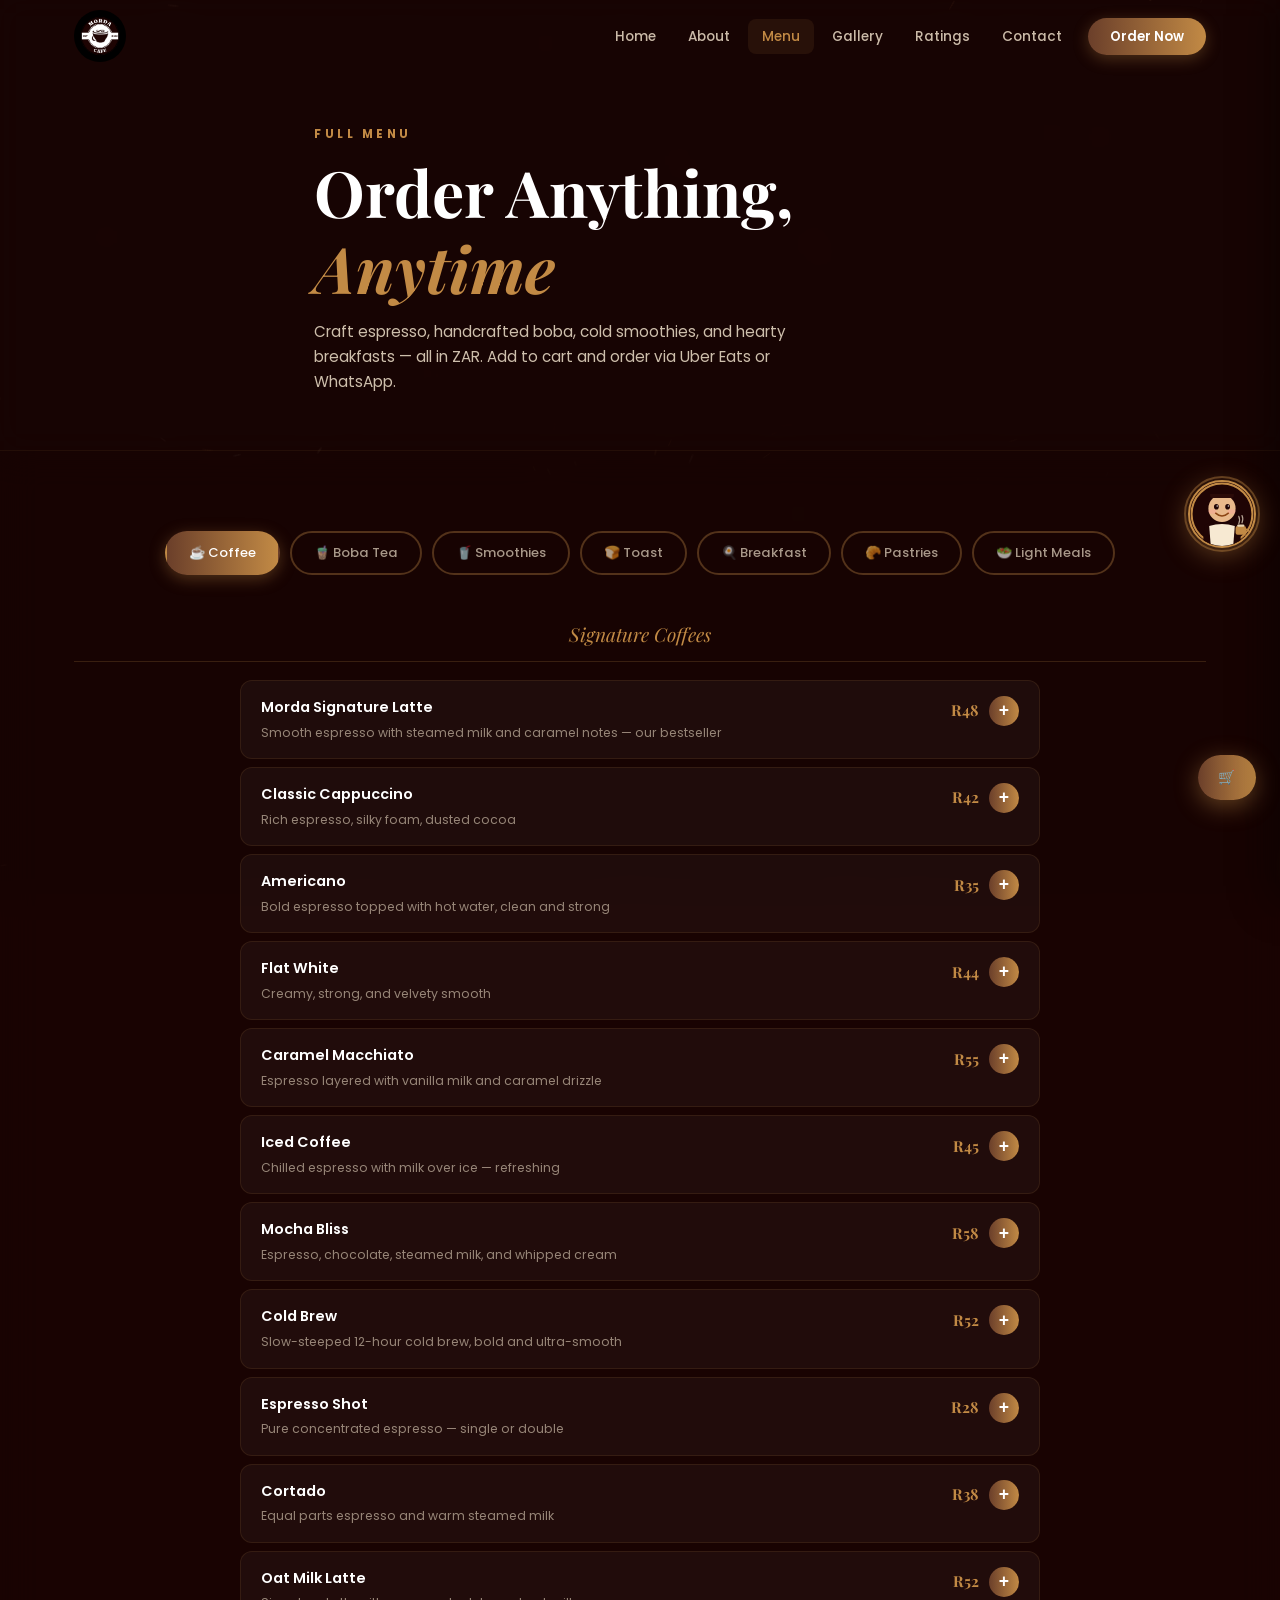
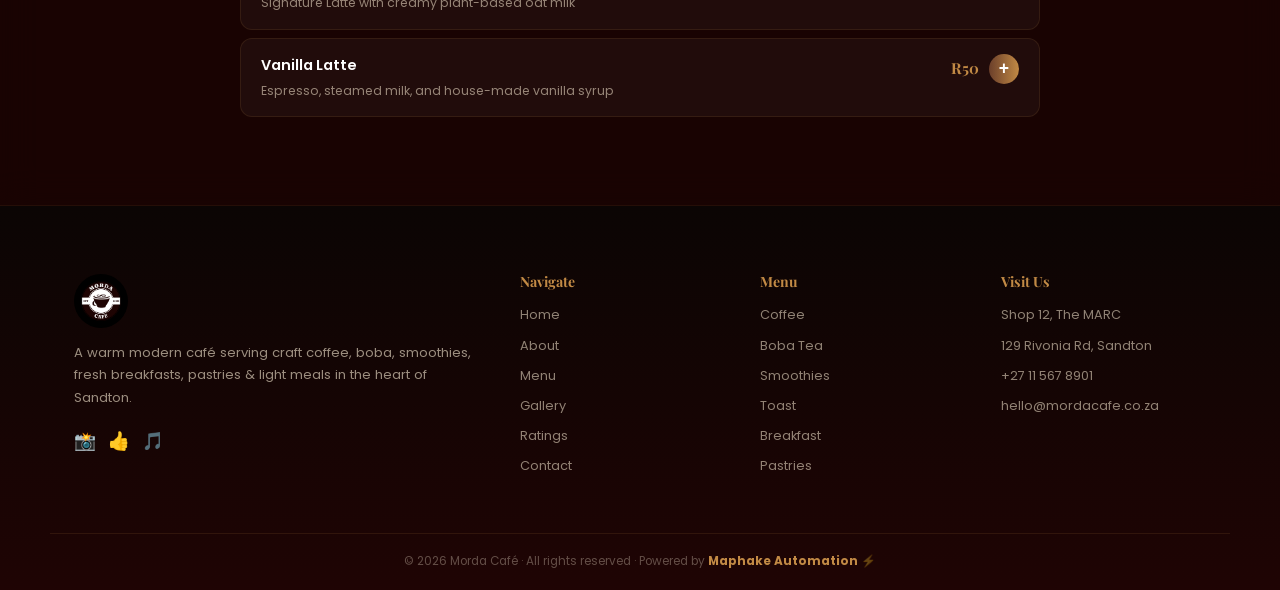
==== menu.html @ 69c4d61c "Add files via upload" ====
<!DOCTYPE html><html lang="en"><head>
  <meta charset="UTF-8"/>
  <meta name="viewport" content="width=device-width,initial-scale=1.0"/>
  <link rel="preconnect" href="https://fonts.googleapis.com"/>
  <link rel="preconnect" href="https://fonts.gstatic.com" crossorigin/>
  <link href="https://fonts.googleapis.com/css2?family=Playfair+Display:ital,wght@0,400;0,600;0,700;0,900;1,400;1,600&family=Poppins:wght@300;400;500;600&display=swap" rel="stylesheet"/>
  <link rel="stylesheet" href="style.css"/><title>Menu – Morda Café</title>
</head><body>
<div class="page-wrap">
<div class="page-curtain" id="pageCurtain"></div>
<nav class="navbar" id="navbar">
  <div class="nav-container">
    <a href="index.html" class="nav-logo-link" data-nav><img class="site-logo nav-logo-img" src="" alt="Morda Café"/></a>
    <button class="nav-toggle" id="navToggle" aria-label="Menu"><span></span><span></span><span></span></button>
    <ul class="nav-links" id="navLinks"><li><a href="index.html" class="nav-link" data-nav>Home</a></li><li><a href="about.html" class="nav-link" data-nav>About</a></li><li><a href="menu.html" class="nav-link active" data-nav>Menu</a></li><li><a href="gallery.html" class="nav-link" data-nav>Gallery</a></li><li><a href="ratings.html" class="nav-link" data-nav>Ratings</a></li><li><a href="contact.html" class="nav-link" data-nav>Contact</a></li>
      <li><a href="menu.html" class="nav-cta" data-nav>Order Now</a></li>
    </ul>
  </div>
</nav>
<section class="page-hero glass-hero">
  <div class="container page-hero-inner">
    <span class="section-label">Full Menu</span>
    <h1>Order Anything, <em>Anytime</em></h1>
    <p>Craft espresso, handcrafted boba, cold smoothies, and hearty breakfasts — all in ZAR. Add to cart and order via Uber Eats or WhatsApp.</p>
  </div>
</section>
<section class="menu-main glass-section">
  <div class="container text-center">
    <div class="menu-tabs-wrap">
      <button class="tab-btn active" data-tab="coffee">☕ Coffee</button>
      <button class="tab-btn" data-tab="boba">🧋 Boba Tea</button>
      <button class="tab-btn" data-tab="smoothies">🥤 Smoothies</button>
      <button class="tab-btn" data-tab="toast">🍞 Toast</button>
      <button class="tab-btn" data-tab="breakfast">🍳 Breakfast</button>
      <button class="tab-btn" data-tab="pastries">🥐 Pastries</button>
      <button class="tab-btn" data-tab="lightmeals">🥗 Light Meals</button>
    </div>
    <div class="tab-panel active" id="tab-coffee"><p class="tab-cat-label">Signature Coffees</p><div class="menu-items">
      <div class="menu-item">
  <div class="mi-info"><span class="mi-name">Morda Signature Latte</span><span class="mi-desc">Smooth espresso with steamed milk and caramel notes — our bestseller</span></div>
  <div class="mi-right">
    <span class="mi-price">R48</span>
    <button class="add-btn" onclick="CART.add('Morda Signature Latte','R48','Smooth espresso with steamed milk and ca')" aria-label="Add Morda Signature Latte">+</button>
  </div>
</div>
      <div class="menu-item">
  <div class="mi-info"><span class="mi-name">Classic Cappuccino</span><span class="mi-desc">Rich espresso, silky foam, dusted cocoa</span></div>
  <div class="mi-right">
    <span class="mi-price">R42</span>
    <button class="add-btn" onclick="CART.add('Classic Cappuccino','R42','Rich espresso, silky foam, dusted cocoa')" aria-label="Add Classic Cappuccino">+</button>
  </div>
</div>
      <div class="menu-item">
  <div class="mi-info"><span class="mi-name">Americano</span><span class="mi-desc">Bold espresso topped with hot water, clean and strong</span></div>
  <div class="mi-right">
    <span class="mi-price">R35</span>
    <button class="add-btn" onclick="CART.add('Americano','R35','Bold espresso topped with hot water, cle')" aria-label="Add Americano">+</button>
  </div>
</div>
      <div class="menu-item">
  <div class="mi-info"><span class="mi-name">Flat White</span><span class="mi-desc">Creamy, strong, and velvety smooth</span></div>
  <div class="mi-right">
    <span class="mi-price">R44</span>
    <button class="add-btn" onclick="CART.add('Flat White','R44','Creamy, strong, and velvety smooth')" aria-label="Add Flat White">+</button>
  </div>
</div>
      <div class="menu-item">
  <div class="mi-info"><span class="mi-name">Caramel Macchiato</span><span class="mi-desc">Espresso layered with vanilla milk and caramel drizzle</span></div>
  <div class="mi-right">
    <span class="mi-price">R55</span>
    <button class="add-btn" onclick="CART.add('Caramel Macchiato','R55','Espresso layered with vanilla milk and c')" aria-label="Add Caramel Macchiato">+</button>
  </div>
</div>
      <div class="menu-item">
  <div class="mi-info"><span class="mi-name">Iced Coffee</span><span class="mi-desc">Chilled espresso with milk over ice — refreshing</span></div>
  <div class="mi-right">
    <span class="mi-price">R45</span>
    <button class="add-btn" onclick="CART.add('Iced Coffee','R45','Chilled espresso with milk over ice — re')" aria-label="Add Iced Coffee">+</button>
  </div>
</div>
      <div class="menu-item">
  <div class="mi-info"><span class="mi-name">Mocha Bliss</span><span class="mi-desc">Espresso, chocolate, steamed milk, and whipped cream</span></div>
  <div class="mi-right">
    <span class="mi-price">R58</span>
    <button class="add-btn" onclick="CART.add('Mocha Bliss','R58','Espresso, chocolate, steamed milk, and w')" aria-label="Add Mocha Bliss">+</button>
  </div>
</div>
      <div class="menu-item">
  <div class="mi-info"><span class="mi-name">Cold Brew</span><span class="mi-desc">Slow-steeped 12-hour cold brew, bold and ultra-smooth</span></div>
  <div class="mi-right">
    <span class="mi-price">R52</span>
    <button class="add-btn" onclick="CART.add('Cold Brew','R52','Slow-steeped 12-hour cold brew, bold and')" aria-label="Add Cold Brew">+</button>
  </div>
</div>
      <div class="menu-item">
  <div class="mi-info"><span class="mi-name">Espresso Shot</span><span class="mi-desc">Pure concentrated espresso — single or double</span></div>
  <div class="mi-right">
    <span class="mi-price">R28</span>
    <button class="add-btn" onclick="CART.add('Espresso Shot','R28','Pure concentrated espresso — single or d')" aria-label="Add Espresso Shot">+</button>
  </div>
</div>
      <div class="menu-item">
  <div class="mi-info"><span class="mi-name">Cortado</span><span class="mi-desc">Equal parts espresso and warm steamed milk</span></div>
  <div class="mi-right">
    <span class="mi-price">R38</span>
    <button class="add-btn" onclick="CART.add('Cortado','R38','Equal parts espresso and warm steamed mi')" aria-label="Add Cortado">+</button>
  </div>
</div>
      <div class="menu-item">
  <div class="mi-info"><span class="mi-name">Oat Milk Latte</span><span class="mi-desc">Signature Latte with creamy plant-based oat milk</span></div>
  <div class="mi-right">
    <span class="mi-price">R52</span>
    <button class="add-btn" onclick="CART.add('Oat Milk Latte','R52','Signature Latte with creamy plant-based ')" aria-label="Add Oat Milk Latte">+</button>
  </div>
</div>
      <div class="menu-item">
  <div class="mi-info"><span class="mi-name">Vanilla Latte</span><span class="mi-desc">Espresso, steamed milk, and house-made vanilla syrup</span></div>
  <div class="mi-right">
    <span class="mi-price">R50</span>
    <button class="add-btn" onclick="CART.add('Vanilla Latte','R50','Espresso, steamed milk, and house-made v')" aria-label="Add Vanilla Latte">+</button>
  </div>
</div>
    </div></div>
    <div class="tab-panel" id="tab-boba"><p class="tab-cat-label">Handcrafted Boba Tea</p><div class="menu-items">
      <div class="menu-item">
  <div class="mi-info"><span class="mi-name">Classic Milk Tea Boba</span><span class="mi-desc">Creamy black tea with real tapioca pearls</span></div>
  <div class="mi-right">
    <span class="mi-price">R55</span>
    <button class="add-btn" onclick="CART.add('Classic Milk Tea Boba','R55','Creamy black tea with real tapioca pearl')" aria-label="Add Classic Milk Tea Boba">+</button>
  </div>
</div>
      <div class="menu-item">
  <div class="mi-info"><span class="mi-name">Taro Boba</span><span class="mi-desc">Smooth purple taro with milk and tapioca pearls</span></div>
  <div class="mi-right">
    <span class="mi-price">R58</span>
    <button class="add-btn" onclick="CART.add('Taro Boba','R58','Smooth purple taro with milk and tapioca')" aria-label="Add Taro Boba">+</button>
  </div>
</div>
      <div class="menu-item">
  <div class="mi-info"><span class="mi-name">Brown Sugar Boba Latte</span><span class="mi-desc">Rich brown sugar syrup, silky milk and chewy pearls</span></div>
  <div class="mi-right">
    <span class="mi-price">R62</span>
    <button class="add-btn" onclick="CART.add('Brown Sugar Boba Latte','R62','Rich brown sugar syrup, silky milk and c')" aria-label="Add Brown Sugar Boba Latte">+</button>
  </div>
</div>
      <div class="menu-item">
  <div class="mi-info"><span class="mi-name">Matcha Boba</span><span class="mi-desc">Premium ceremonial matcha with milk and pearls</span></div>
  <div class="mi-right">
    <span class="mi-price">R60</span>
    <button class="add-btn" onclick="CART.add('Matcha Boba','R60','Premium ceremonial matcha with milk and ')" aria-label="Add Matcha Boba">+</button>
  </div>
</div>
      <div class="menu-item">
  <div class="mi-info"><span class="mi-name">Strawberry Boba</span><span class="mi-desc">Fresh strawberry blended with milk and pearls</span></div>
  <div class="mi-right">
    <span class="mi-price">R58</span>
    <button class="add-btn" onclick="CART.add('Strawberry Boba','R58','Fresh strawberry blended with milk and p')" aria-label="Add Strawberry Boba">+</button>
  </div>
</div>
      <div class="menu-item">
  <div class="mi-info"><span class="mi-name">Thai Tea Boba</span><span class="mi-desc">Classic Thai tea with condensed milk and pearls</span></div>
  <div class="mi-right">
    <span class="mi-price">R55</span>
    <button class="add-btn" onclick="CART.add('Thai Tea Boba','R55','Classic Thai tea with condensed milk and')" aria-label="Add Thai Tea Boba">+</button>
  </div>
</div>
      <div class="menu-item">
  <div class="mi-info"><span class="mi-name">Mango Boba</span><span class="mi-desc">Sweet mango puree with milk and pearls</span></div>
  <div class="mi-right">
    <span class="mi-price">R57</span>
    <button class="add-btn" onclick="CART.add('Mango Boba','R57','Sweet mango puree with milk and pearls')" aria-label="Add Mango Boba">+</button>
  </div>
</div>
      <div class="menu-item">
  <div class="mi-info"><span class="mi-name">Honeydew Boba</span><span class="mi-desc">Refreshing honeydew melon with milk and pearls</span></div>
  <div class="mi-right">
    <span class="mi-price">R56</span>
    <button class="add-btn" onclick="CART.add('Honeydew Boba','R56','Refreshing honeydew melon with milk and ')" aria-label="Add Honeydew Boba">+</button>
  </div>
</div>
      <div class="menu-item">
  <div class="mi-info"><span class="mi-name">Morda Signature Boba</span><span class="mi-desc">Coffee milk tea with espresso shot and pearls</span></div>
  <div class="mi-right">
    <span class="mi-price">R65</span>
    <button class="add-btn" onclick="CART.add('Morda Signature Boba','R65','Coffee milk tea with espresso shot and p')" aria-label="Add Morda Signature Boba">+</button>
  </div>
</div>
    </div></div>
    <div class="tab-panel" id="tab-smoothies"><p class="tab-cat-label">Cold Smoothies</p><div class="menu-items">
      <div class="menu-item">
  <div class="mi-info"><span class="mi-name">Berry Sunrise</span><span class="mi-desc">Mixed berries, banana, yoghurt, and honey</span></div>
  <div class="mi-right">
    <span class="mi-price">R62</span>
    <button class="add-btn" onclick="CART.add('Berry Sunrise','R62','Mixed berries, banana, yoghurt, and hone')" aria-label="Add Berry Sunrise">+</button>
  </div>
</div>
      <div class="menu-item">
  <div class="mi-info"><span class="mi-name">Tropical Glow</span><span class="mi-desc">Mango, pineapple, banana, and orange juice</span></div>
  <div class="mi-right">
    <span class="mi-price">R60</span>
    <button class="add-btn" onclick="CART.add('Tropical Glow','R60','Mango, pineapple, banana, and orange jui')" aria-label="Add Tropical Glow">+</button>
  </div>
</div>
      <div class="menu-item">
  <div class="mi-info"><span class="mi-name">Green Boost</span><span class="mi-desc">Spinach, apple, banana, cucumber, and lemon</span></div>
  <div class="mi-right">
    <span class="mi-price">R58</span>
    <button class="add-btn" onclick="CART.add('Green Boost','R58','Spinach, apple, banana, cucumber, and le')" aria-label="Add Green Boost">+</button>
  </div>
</div>
      <div class="menu-item">
  <div class="mi-info"><span class="mi-name">Peanut Butter Power</span><span class="mi-desc">Banana, peanut butter, milk, and oats</span></div>
  <div class="mi-right">
    <span class="mi-price">R65</span>
    <button class="add-btn" onclick="CART.add('Peanut Butter Power','R65','Banana, peanut butter, milk, and oats')" aria-label="Add Peanut Butter Power">+</button>
  </div>
</div>
      <div class="menu-item">
  <div class="mi-info"><span class="mi-name">Strawberry Cream</span><span class="mi-desc">Strawberry, yoghurt, honey, and vanilla</span></div>
  <div class="mi-right">
    <span class="mi-price">R60</span>
    <button class="add-btn" onclick="CART.add('Strawberry Cream','R60','Strawberry, yoghurt, honey, and vanilla')" aria-label="Add Strawberry Cream">+</button>
  </div>
</div>
      <div class="menu-item">
  <div class="mi-info"><span class="mi-name">Morda Energy Smoothie</span><span class="mi-desc">Banana, oats, espresso shot, and peanut butter</span></div>
  <div class="mi-right">
    <span class="mi-price">R68</span>
    <button class="add-btn" onclick="CART.add('Morda Energy Smoothie','R68','Banana, oats, espresso shot, and peanut ')" aria-label="Add Morda Energy Smoothie">+</button>
  </div>
</div>
      <div class="menu-item">
  <div class="mi-info"><span class="mi-name">Mango Madness</span><span class="mi-desc">Mango, passion fruit, and coconut water</span></div>
  <div class="mi-right">
    <span class="mi-price">R62</span>
    <button class="add-btn" onclick="CART.add('Mango Madness','R62','Mango, passion fruit, and coconut water')" aria-label="Add Mango Madness">+</button>
  </div>
</div>
      <div class="menu-item">
  <div class="mi-info"><span class="mi-name">Pineapple Bliss</span><span class="mi-desc">Pineapple, ginger, lemon, and fresh mint</span></div>
  <div class="mi-right">
    <span class="mi-price">R58</span>
    <button class="add-btn" onclick="CART.add('Pineapple Bliss','R58','Pineapple, ginger, lemon, and fresh mint')" aria-label="Add Pineapple Bliss">+</button>
  </div>
</div>
    </div></div>
    <div class="tab-panel" id="tab-toast"><p class="tab-cat-label">Toast &amp; Open Sandwiches</p><div class="menu-items">
      <div class="menu-item">
  <div class="mi-info"><span class="mi-name">Classic Avo Toast</span><span class="mi-desc">Toasted sourdough, smashed avo, chilli flakes and lemon</span></div>
  <div class="mi-right">
    <span class="mi-price">R78</span>
    <button class="add-btn" onclick="CART.add('Classic Avo Toast','R78','Toasted sourdough, smashed avo, chilli f')" aria-label="Add Classic Avo Toast">+</button>
  </div>
</div>
      <div class="menu-item">
  <div class="mi-info"><span class="mi-name">Smashed Avo & Egg Toast</span><span class="mi-desc">Sourdough, smashed avo, poached egg, feta and chilli</span></div>
  <div class="mi-right">
    <span class="mi-price">R85</span>
    <button class="add-btn" onclick="CART.add('Smashed Avo & Egg Toast','R85','Sourdough, smashed avo, poached egg, fet')" aria-label="Add Smashed Avo & Egg Toast">+</button>
  </div>
</div>
      <div class="menu-item">
  <div class="mi-info"><span class="mi-name">PB Banana Toast</span><span class="mi-desc">Thick-cut toast, peanut butter, banana, honey and chia</span></div>
  <div class="mi-right">
    <span class="mi-price">R55</span>
    <button class="add-btn" onclick="CART.add('PB Banana Toast','R55','Thick-cut toast, peanut butter, banana, ')" aria-label="Add PB Banana Toast">+</button>
  </div>
</div>
      <div class="menu-item">
  <div class="mi-info"><span class="mi-name">Feta & Tomato Toast</span><span class="mi-desc">Toasted ciabatta, tomato, crumbled feta and fresh basil</span></div>
  <div class="mi-right">
    <span class="mi-price">R70</span>
    <button class="add-btn" onclick="CART.add('Feta & Tomato Toast','R70','Toasted ciabatta, tomato, crumbled feta ')" aria-label="Add Feta & Tomato Toast">+</button>
  </div>
</div>
      <div class="menu-item">
  <div class="mi-info"><span class="mi-name">Honey Ricotta Toast</span><span class="mi-desc">Toasted bread, whipped ricotta, honey and walnuts</span></div>
  <div class="mi-right">
    <span class="mi-price">R68</span>
    <button class="add-btn" onclick="CART.add('Honey Ricotta Toast','R68','Toasted bread, whipped ricotta, honey an')" aria-label="Add Honey Ricotta Toast">+</button>
  </div>
</div>
      <div class="menu-item">
  <div class="mi-info"><span class="mi-name">Salmon Toast</span><span class="mi-desc">Toasted rye, cream cheese, smoked salmon and capers</span></div>
  <div class="mi-right">
    <span class="mi-price">R95</span>
    <button class="add-btn" onclick="CART.add('Salmon Toast','R95','Toasted rye, cream cheese, smoked salmon')" aria-label="Add Salmon Toast">+</button>
  </div>
</div>
    </div></div>
    <div class="tab-panel" id="tab-breakfast"><p class="tab-cat-label">Breakfast Plates</p><div class="menu-items">
      <div class="menu-item">
  <div class="mi-info"><span class="mi-name">Morda Breakfast Plate</span><span class="mi-desc">Eggs, toast, beef sausage, grilled tomato and mushrooms</span></div>
  <div class="mi-right">
    <span class="mi-price">R95</span>
    <button class="add-btn" onclick="CART.add('Morda Breakfast Plate','R95','Eggs, toast, beef sausage, grilled tomat')" aria-label="Add Morda Breakfast Plate">+</button>
  </div>
</div>
      <div class="menu-item">
  <div class="mi-info"><span class="mi-name">Breakfast Croissant</span><span class="mi-desc">Buttery croissant with egg, cheese and bacon</span></div>
  <div class="mi-right">
    <span class="mi-price">R82</span>
    <button class="add-btn" onclick="CART.add('Breakfast Croissant','R82','Buttery croissant with egg, cheese and b')" aria-label="Add Breakfast Croissant">+</button>
  </div>
</div>
      <div class="menu-item">
  <div class="mi-info"><span class="mi-name">French Toast Stack</span><span class="mi-desc">Cinnamon toast with berries, maple syrup and cream</span></div>
  <div class="mi-right">
    <span class="mi-price">R88</span>
    <button class="add-btn" onclick="CART.add('French Toast Stack','R88','Cinnamon toast with berries, maple syrup')" aria-label="Add French Toast Stack">+</button>
  </div>
</div>
      <div class="menu-item">
  <div class="mi-info"><span class="mi-name">Omelette Deluxe</span><span class="mi-desc">Three-egg omelette with cheese, mixed peppers and mushrooms</span></div>
  <div class="mi-right">
    <span class="mi-price">R85</span>
    <button class="add-btn" onclick="CART.add('Omelette Deluxe','R85','Three-egg omelette with cheese, mixed pe')" aria-label="Add Omelette Deluxe">+</button>
  </div>
</div>
      <div class="menu-item">
  <div class="mi-info"><span class="mi-name">Granola Bowl</span><span class="mi-desc">Greek yoghurt, honey, mixed fruit and toasted granola</span></div>
  <div class="mi-right">
    <span class="mi-price">R70</span>
    <button class="add-btn" onclick="CART.add('Granola Bowl','R70','Greek yoghurt, honey, mixed fruit and to')" aria-label="Add Granola Bowl">+</button>
  </div>
</div>
      <div class="menu-item">
  <div class="mi-info"><span class="mi-name">Eggs Benedict</span><span class="mi-desc">Poached eggs and hollandaise on a toasted English muffin</span></div>
  <div class="mi-right">
    <span class="mi-price">R92</span>
    <button class="add-btn" onclick="CART.add('Eggs Benedict','R92','Poached eggs and hollandaise on a toaste')" aria-label="Add Eggs Benedict">+</button>
  </div>
</div>
      <div class="menu-item">
  <div class="mi-info"><span class="mi-name">Pancake Stack</span><span class="mi-desc">Fluffy buttermilk pancakes with maple syrup and berries</span></div>
  <div class="mi-right">
    <span class="mi-price">R80</span>
    <button class="add-btn" onclick="CART.add('Pancake Stack','R80','Fluffy buttermilk pancakes with maple sy')" aria-label="Add Pancake Stack">+</button>
  </div>
</div>
    </div></div>
    <div class="tab-panel" id="tab-pastries"><p class="tab-cat-label">Fresh Pastries &amp; Cakes</p><div class="menu-items">
      <div class="menu-item">
  <div class="mi-info"><span class="mi-name">Butter Croissant</span><span class="mi-desc">Freshly baked, golden and delightfully flaky</span></div>
  <div class="mi-right">
    <span class="mi-price">R32</span>
    <button class="add-btn" onclick="CART.add('Butter Croissant','R32','Freshly baked, golden and delightfully f')" aria-label="Add Butter Croissant">+</button>
  </div>
</div>
      <div class="menu-item">
  <div class="mi-info"><span class="mi-name">Chocolate Croissant</span><span class="mi-desc">Buttery pastry filled with rich dark Belgian chocolate</span></div>
  <div class="mi-right">
    <span class="mi-price">R38</span>
    <button class="add-btn" onclick="CART.add('Chocolate Croissant','R38','Buttery pastry filled with rich dark Bel')" aria-label="Add Chocolate Croissant">+</button>
  </div>
</div>
      <div class="menu-item">
  <div class="mi-info"><span class="mi-name">Cinnamon Roll</span><span class="mi-desc">Soft warm roll with sweet cinnamon sugar glaze</span></div>
  <div class="mi-right">
    <span class="mi-price">R42</span>
    <button class="add-btn" onclick="CART.add('Cinnamon Roll','R42','Soft warm roll with sweet cinnamon sugar')" aria-label="Add Cinnamon Roll">+</button>
  </div>
</div>
      <div class="menu-item">
  <div class="mi-info"><span class="mi-name">Blueberry Muffin</span><span class="mi-desc">Fresh blueberries baked into a soft vanilla crumb</span></div>
  <div class="mi-right">
    <span class="mi-price">R35</span>
    <button class="add-btn" onclick="CART.add('Blueberry Muffin','R35','Fresh blueberries baked into a soft vani')" aria-label="Add Blueberry Muffin">+</button>
  </div>
</div>
      <div class="menu-item">
  <div class="mi-info"><span class="mi-name">Almond Danish</span><span class="mi-desc">Buttery layered pastry with almond cream filling</span></div>
  <div class="mi-right">
    <span class="mi-price">R45</span>
    <button class="add-btn" onclick="CART.add('Almond Danish','R45','Buttery layered pastry with almond cream')" aria-label="Add Almond Danish">+</button>
  </div>
</div>
      <div class="menu-item">
  <div class="mi-info"><span class="mi-name">Morda Brownie</span><span class="mi-desc">Dark chocolate brownie with espresso notes and sea salt</span></div>
  <div class="mi-right">
    <span class="mi-price">R40</span>
    <button class="add-btn" onclick="CART.add('Morda Brownie','R40','Dark chocolate brownie with espresso not')" aria-label="Add Morda Brownie">+</button>
  </div>
</div>
      <div class="menu-item">
  <div class="mi-info"><span class="mi-name">Lemon Drizzle Cake</span><span class="mi-desc">Zesty lemon sponge with a sweet lemon glaze</span></div>
  <div class="mi-right">
    <span class="mi-price">R42</span>
    <button class="add-btn" onclick="CART.add('Lemon Drizzle Cake','R42','Zesty lemon sponge with a sweet lemon gl')" aria-label="Add Lemon Drizzle Cake">+</button>
  </div>
</div>
    </div></div>
    <div class="tab-panel" id="tab-lightmeals"><p class="tab-cat-label">Light Meals</p><div class="menu-items">
      <div class="menu-item">
  <div class="mi-info"><span class="mi-name">Chicken Mayo Toastie</span><span class="mi-desc">Toasted sandwich with creamy chicken mayo filling</span></div>
  <div class="mi-right">
    <span class="mi-price">R72</span>
    <button class="add-btn" onclick="CART.add('Chicken Mayo Toastie','R72','Toasted sandwich with creamy chicken may')" aria-label="Add Chicken Mayo Toastie">+</button>
  </div>
</div>
      <div class="menu-item">
  <div class="mi-info"><span class="mi-name">Caprese Panini</span><span class="mi-desc">Tomato, mozzarella and basil pesto on toasted ciabatta</span></div>
  <div class="mi-right">
    <span class="mi-price">R75</span>
    <button class="add-btn" onclick="CART.add('Caprese Panini','R75','Tomato, mozzarella and basil pesto on to')" aria-label="Add Caprese Panini">+</button>
  </div>
</div>
      <div class="menu-item">
  <div class="mi-info"><span class="mi-name">Beef Bagel</span><span class="mi-desc">Toasted bagel with seasoned beef strips, cheese and sauce</span></div>
  <div class="mi-right">
    <span class="mi-price">R90</span>
    <button class="add-btn" onclick="CART.add('Beef Bagel','R90','Toasted bagel with seasoned beef strips,')" aria-label="Add Beef Bagel">+</button>
  </div>
</div>
      <div class="menu-item">
  <div class="mi-info"><span class="mi-name">Chicken Wrap</span><span class="mi-desc">Grilled chicken, lettuce, tomato and creamy sauce</span></div>
  <div class="mi-right">
    <span class="mi-price">R88</span>
    <button class="add-btn" onclick="CART.add('Chicken Wrap','R88','Grilled chicken, lettuce, tomato and cre')" aria-label="Add Chicken Wrap">+</button>
  </div>
</div>
      <div class="menu-item">
  <div class="mi-info"><span class="mi-name">Café Salad Bowl</span><span class="mi-desc">Greens, avo, feta, cherry tomatoes and house dressing</span></div>
  <div class="mi-right">
    <span class="mi-price">R82</span>
    <button class="add-btn" onclick="CART.add('Café Salad Bowl','R82','Greens, avo, feta, cherry tomatoes and h')" aria-label="Add Café Salad Bowl">+</button>
  </div>
</div>
    </div></div>
  </div>
</section>
<footer class="footer">
  <div class="container footer-inner">
    <div class="footer-brand">
      <img class="site-logo footer-logo" src="" alt="Morda Café"/>
      <p>A warm modern café serving craft coffee, boba, smoothies, fresh breakfasts, pastries &amp; light meals in the heart of Sandton.</p>
      <div class="social-links"><a href="https://instagram.com/mordacafe" target="_blank" aria-label="Instagram">📸</a><a href="https://facebook.com/mordacafe" target="_blank" aria-label="Facebook">👍</a><a href="https://tiktok.com/@mordacafe" target="_blank" aria-label="TikTok">🎵</a></div>
    </div>
    <div class="footer-links"><h4>Navigate</h4><ul>
      <li><a href="index.html" data-nav>Home</a></li><li><a href="about.html" data-nav>About</a></li>
      <li><a href="menu.html" data-nav>Menu</a></li><li><a href="gallery.html" data-nav>Gallery</a></li>
      <li><a href="ratings.html" data-nav>Ratings</a></li><li><a href="contact.html" data-nav>Contact</a></li></ul></div>
    <div class="footer-links"><h4>Menu</h4><ul>
      <li><a href="menu.html" data-nav>Coffee</a></li><li><a href="menu.html" data-nav>Boba Tea</a></li>
      <li><a href="menu.html" data-nav>Smoothies</a></li><li><a href="menu.html" data-nav>Toast</a></li>
      <li><a href="menu.html" data-nav>Breakfast</a></li><li><a href="menu.html" data-nav>Pastries</a></li></ul></div>
    <div class="footer-links"><h4>Visit Us</h4><ul>
      <li>Shop 12, The MARC</li><li>129 Rivonia Rd, Sandton</li>
      <li><a href="tel:+27115678901" style="color:inherit">+27 11 567 8901</a></li>
      <li><a href="mailto:hello@mordacafe.co.za" style="color:inherit">hello@mordacafe.co.za</a></li></ul></div>
  </div>
  <div class="footer-bottom"><p>© 2026 Morda Café · All rights reserved · Powered by <strong style="color:var(--gold)">Maphake Automation</strong> ⚡</p></div>
</footer>
</div>

<button class="cart-fab" id="cartBtn" aria-label="View Cart">
  🛒 <span class="cart-badge" id="cartBadge" style="display:none">0</span>
</button>
<div class="cart-overlay" id="cartOverlay"></div>
<div class="cart-panel" id="cartPanel">
  <div class="cart-header">
    <h3>Your Order</h3>
    <button id="cartClose" class="cart-close-btn">✕</button>
  </div>
  <div class="cart-body" id="cartBody">
    <div class="cart-empty"><span>🛒</span><p>Your cart is empty</p><small>Browse the menu and add your favourites</small></div>
  </div>
  <div class="cart-footer">
    <div class="cart-total-row"><span>Total</span><strong id="cartTotal">R0.00</strong></div>
    <button class="btn btn-gold" id="placeOrderBtn" style="width:100%;margin-top:12px">Place Order →</button>
  </div>
</div>
<div class="order-modal" id="orderModal">
  <div class="order-modal-inner">
    <button class="modal-close" id="modalClose">✕</button>
    <h2>🛵 How Would You Like to Order?</h2>
    <p>Choose your preferred ordering method below.</p>
    <div id="orderSummary" class="order-summary"></div>
    <div class="order-total-row"><span>Order Total</span><strong id="orderTotal">R0.00</strong></div>
    <div class="order-options">
      <button class="order-opt uber" id="uberEatsBtn">
        <span class="opt-icon">🛵</span>
        <div><strong>Uber Eats</strong><small>Order for delivery</small></div>
      </button>
      <button class="order-opt whatsapp" id="whatsappBtn">
        <span class="opt-icon">💬</span>
        <div><strong>WhatsApp</strong><small>Message your order</small></div>
      </button>
    </div>
    <p style="font-size:.72rem;color:var(--mocha);margin-top:12px;text-align:center">Or call us: +27 11 567 8901</p>
  </div>
</div>
<div class="chat-widget" id="chatWidget">
  <div class="chat-avatar-bubble" id="chatToggle" aria-label="Chat with Morda AI">
    <div class="barista-avatar"><svg viewBox="0 0 80 80" xmlns="http://www.w3.org/2000/svg"><circle cx="40" cy="40" r="38" fill="#1F0404" stroke="#C28A45" stroke-width="2.5"/><circle cx="40" cy="33" r="17" fill="#E8B98B"/><rect x="25" y="12" width="30" height="8" rx="4" fill="#2B0B08"/><rect x="23" y="8" width="34" height="7" rx="3.5" fill="#1F0404"/><ellipse cx="33" cy="31" rx="3" ry="3.5" fill="#1F0404" class="eye-left"/><ellipse cx="47" cy="31" rx="3" ry="3.5" fill="#1F0404" class="eye-right"/><circle cx="34" cy="30" r="1" fill="#fff" opacity="0.8"/><circle cx="48" cy="30" r="1" fill="#fff" opacity="0.8"/><path d="M32 39 Q40 46 48 39" stroke="#8B4513" stroke-width="2" fill="none" stroke-linecap="round"/><ellipse cx="28" cy="37" rx="5" ry="3" fill="#FF9B9B" opacity="0.35"/><ellipse cx="52" cy="37" rx="5" ry="3" fill="#FF9B9B" opacity="0.35"/><path d="M18 53 Q40 47 62 53 L64 80 H16 Z" fill="#1F0404"/><path d="M24 55 Q40 50 56 55 L54 80 H26 Z" fill="#F7E9D2"/><rect x="57" y="55" width="13" height="11" rx="2.5" fill="#C28A45"/><path d="M70 59 Q74 59 74 63 Q74 67 70 67" stroke="#C28A45" stroke-width="2" fill="none" stroke-linecap="round"/><rect x="59" y="53" width="9" height="3" rx="1.5" fill="#E8D3B0"/><path d="M61 52 Q63 47 61 43" stroke="rgba(247,233,210,0.7)" stroke-width="1.5" fill="none" stroke-linecap="round" class="steam-path"/><path d="M65 51 Q67 46 65 42" stroke="rgba(247,233,210,0.7)" stroke-width="1.5" fill="none" stroke-linecap="round" class="steam-path" style="animation-delay:.4s"/></svg></div>
    <div class="avatar-pulse"></div>
  </div>
  <div class="chat-panel" id="chatPanel">
    <div class="chat-header">
      <div class="chat-header-avatar"><svg viewBox="0 0 60 60" xmlns="http://www.w3.org/2000/svg" width="44" height="44"><circle cx="30" cy="30" r="28" fill="#1F0404" stroke="#C28A45" stroke-width="2"/><circle cx="30" cy="24" r="12" fill="#E8B98B"/><rect x="20" y="11" width="20" height="5" rx="2.5" fill="#2B0B08"/><rect x="18" y="7" width="24" height="6" rx="3" fill="#1F0404"/><ellipse cx="25" cy="22" rx="2.5" ry="3" fill="#1F0404"/><ellipse cx="35" cy="22" rx="2.5" ry="3" fill="#1F0404"/><path d="M24 29 Q30 34 36 29" stroke="#8B4513" stroke-width="1.5" fill="none" stroke-linecap="round"/><ellipse cx="21" cy="27" rx="3.5" ry="2" fill="#FF9B9B" opacity="0.35"/><ellipse cx="39" cy="27" rx="3.5" ry="2" fill="#FF9B9B" opacity="0.35"/><path d="M14 38 Q30 33 46 38 L48 60 H12 Z" fill="#1F0404"/><path d="M18 40 Q30 36 42 40 L40 60 H20 Z" fill="#F7E9D2"/></svg></div>
      <div class="chat-header-info"><h3>Morda AI Barista</h3><span class="chat-status"><span class="status-dot"></span> Online 24/7</span></div>
      <button class="chat-close" id="chatClose">✕</button>
    </div>
    <div class="chat-messages" id="chatMessages">
      <div class="chat-msg bot"><div class="msg-icon">☕</div><p>Welcome to Morda Café! 😊 I'm your AI Barista — ask me <strong>anything</strong> about our menu, prices, hours, boba, orders, events, or anything else about the café. I'm here 24/7!</p></div>
    </div>
    <div class="chat-input-area">
      <input type="text" id="chatInput" placeholder="Ask anything about Morda Café..." autocomplete="off"/>
      <button id="chatSend" aria-label="Send">➤</button>
    </div>
    <div class="chat-footer-brand"><span>Powered by</span><strong>Maphake Automation</strong><span>⚡</span></div>
  </div>
</div><canvas id="swirlCanvas"></canvas><script src="assets.js"></script><script src="app.js"></script>
</body></html>
---- style.css ----
/* ============================================================
   MORDA CAFÉ – style.css  |  Multi-page premium café site
   ============================================================ */
:root{
  --espresso:#1F0404;--deep:#2B0B08;--mocha:#6B3F2A;--gold:#C28A45;
  --latte:#F7E9D2;--beige:#E8D3B0;--white:#FFFFFF;--dark:#0B0504;
  --grad-hero:linear-gradient(135deg,#1F0404 0%,#2B0B08 50%,#6B3F2A 100%);
  --grad-btn:linear-gradient(90deg,#6B3F2A 0%,#C28A45 100%);
  --grad-warm:linear-gradient(135deg,#F7E9D2 0%,#E8D3B0 60%,#C28A45 100%);
  --grad-footer:linear-gradient(180deg,#0B0504 0%,#1F0404 100%);
  --radius:14px;--shadow:0 8px 32px rgba(31,4,4,.14);
  --shadow-lg:0 20px 60px rgba(31,4,4,.28);
  --ease:cubic-bezier(.4,0,.2,1);--dur:.35s;
}
*,*::before,*::after{box-sizing:border-box;margin:0;padding:0}
html{scroll-behavior:smooth}
body{font-family:'Poppins',sans-serif;background:#1F0404;color:var(--dark);line-height:1.65;overflow-x:hidden;min-height:100vh}
img{max-width:100%;display:block}
a{text-decoration:none;color:inherit}
ul{list-style:none}
h1,h2,h3,h4{font-family:'Playfair Display',serif;line-height:1.18}
.container{max-width:1180px;margin:0 auto;padding:0 24px}

/* SWIRL */
#swirlCanvas{position:fixed;top:0;left:0;width:100%;height:100%;z-index:0;pointer-events:none}

/* PAGE CURTAIN */
.page-curtain{
  position:fixed;inset:0;z-index:9999;background:var(--espresso);
  display:flex;align-items:center;justify-content:center;
  transition:opacity .52s var(--ease);opacity:1;pointer-events:all;
}
.page-curtain::after{
  content:'MORDA';font-family:'Playfair Display',serif;font-size:2rem;
  font-weight:900;letter-spacing:.4em;color:var(--gold);opacity:.35;
}
.page-curtain.out{opacity:0;pointer-events:none}
.page-curtain.in{opacity:1;pointer-events:all}
.page-wrap{position:relative;z-index:1}

/* BUTTONS */
.btn{display:inline-block;padding:13px 30px;border-radius:50px;font-family:'Poppins',sans-serif;font-weight:600;font-size:.88rem;letter-spacing:.4px;cursor:pointer;border:none;transition:all var(--dur) var(--ease)}
.btn-gold{background:var(--grad-btn);color:var(--white);box-shadow:0 4px 20px rgba(194,138,69,.38)}
.btn-gold:hover{box-shadow:0 8px 30px rgba(194,138,69,.6);transform:translateY(-2px)}
.btn-outline{background:transparent;color:var(--white);border:2px solid rgba(255,255,255,.55)}
.btn-outline:hover{background:rgba(255,255,255,.12);border-color:var(--white);transform:translateY(-2px)}
.btn-sm{display:inline-block;padding:8px 20px;border-radius:50px;background:var(--grad-btn);color:var(--white);font-size:.78rem;font-weight:600;font-family:'Poppins',sans-serif;transition:all var(--dur) var(--ease)}
.btn-sm:hover{box-shadow:0 4px 16px rgba(194,138,69,.5);transform:translateY(-2px)}
.text-center{text-align:center}
.section-label{display:inline-block;font-size:.72rem;font-weight:700;letter-spacing:3.5px;text-transform:uppercase;color:var(--gold);margin-bottom:10px}
.section-title{font-size:clamp(1.8rem,4vw,2.8rem);color:var(--espresso);margin-bottom:12px}
.section-title.light{color:var(--white)}
.section-sub{color:var(--mocha);font-size:.92rem;max-width:560px;margin-bottom:48px}
.reveal{opacity:0;transform:translateY(28px);transition:opacity .65s var(--ease),transform .65s var(--ease)}
.reveal.visible{opacity:1;transform:none}
.reveal-left{opacity:0;transform:translateX(-30px);transition:opacity .65s var(--ease),transform .65s var(--ease)}
.reveal-left.visible{opacity:1;transform:none}
.reveal-right{opacity:0;transform:translateX(30px);transition:opacity .65s var(--ease),transform .65s var(--ease)}
.reveal-right.visible{opacity:1;transform:none}

/* NAVBAR */
.navbar{position:fixed;top:0;left:0;right:0;z-index:1000;padding:10px 0;transition:all var(--dur) var(--ease)}
.navbar.scrolled{background:rgba(20,4,3,.96);backdrop-filter:blur(18px);box-shadow:0 2px 28px rgba(0,0,0,.4);padding:6px 0}
.nav-container{max-width:1180px;margin:0 auto;padding:0 24px;display:flex;align-items:center;justify-content:space-between}
.nav-logo-img{height:52px;width:52px;object-fit:contain;border-radius:50%;transition:transform var(--dur)}
.nav-logo-link:hover .nav-logo-img{transform:scale(1.08)}
.nav-links{display:flex;align-items:center;gap:4px}
.nav-link{color:rgba(247,233,210,.8);font-size:.85rem;font-weight:500;padding:8px 14px;border-radius:8px;transition:all var(--dur) var(--ease)}
.nav-link:hover,.nav-link.active{color:var(--gold);background:rgba(194,138,69,.1)}
.nav-cta{background:var(--grad-btn);color:var(--white);font-size:.82rem;font-weight:600;padding:9px 22px;border-radius:50px;margin-left:8px;box-shadow:0 4px 16px rgba(194,138,69,.32);transition:all var(--dur) var(--ease)}
.nav-cta:hover{box-shadow:0 6px 24px rgba(194,138,69,.55);transform:translateY(-1px)}
.nav-toggle{display:none;flex-direction:column;gap:5px;background:none;border:none;cursor:pointer;padding:4px}
.nav-toggle span{display:block;width:24px;height:2px;background:var(--white);border-radius:2px;transition:all var(--dur) var(--ease)}
.nav-toggle.active span:nth-child(1){transform:rotate(45deg) translate(5px,5px)}
.nav-toggle.active span:nth-child(2){opacity:0}
.nav-toggle.active span:nth-child(3){transform:rotate(-45deg) translate(5px,-5px)}

/* PAGE HERO */
.page-hero{min-height:44vh;display:flex;align-items:center;position:relative;overflow:hidden;padding:120px 24px 56px;background:var(--grad-hero)}
.page-hero::after{content:'';position:absolute;inset:0;background:linear-gradient(to bottom,rgba(31,4,4,.2) 0%,rgba(31,4,4,.6) 100%)}
.page-hero-inner{position:relative;z-index:1;max-width:700px}
.page-hero h1{font-size:clamp(2rem,6vw,4rem);color:var(--white);margin-bottom:14px}
.page-hero h1 em{color:var(--gold);font-style:italic}
.page-hero p{color:rgba(247,233,210,.82);font-size:.95rem;max-width:520px}
.page-hero-bg{position:absolute;inset:0;background-size:cover;background-position:center;opacity:.2;mix-blend-mode:overlay}

/* HOME HERO */
.hero{position:relative;min-height:100vh;display:flex;align-items:center;justify-content:center;overflow:hidden;padding:100px 24px 80px}
.hero-content{position:relative;z-index:2;text-align:center;max-width:820px;animation:heroIn .9s var(--ease) both}
@keyframes heroIn{from{opacity:0;transform:translateY(32px)}to{opacity:1;transform:none}}
.hero-logo{height:130px;width:130px;object-fit:contain;border-radius:50%;margin:0 auto 28px;filter:drop-shadow(0 8px 32px rgba(0,0,0,.6));animation:heroIn .9s .1s var(--ease) both}
.hero-headline{font-size:clamp(2.6rem,7.5vw,5.5rem);color:var(--white);font-weight:900;margin-bottom:18px;animation:heroIn .9s .2s var(--ease) both}
.hero-headline em{color:var(--gold);font-style:italic;display:block}
.hero-sub{color:rgba(247,233,210,.82);font-size:clamp(.9rem,2vw,1.05rem);max-width:620px;margin:0 auto 40px;animation:heroIn .9s .35s var(--ease) both}
.hero-btns{display:flex;gap:14px;justify-content:center;flex-wrap:wrap;animation:heroIn .9s .5s var(--ease) both}
.hero-cats{position:relative;z-index:2;display:flex;justify-content:center;gap:12px;flex-wrap:wrap;margin-top:52px;animation:heroIn .9s .65s var(--ease) both}
.hero-cat-chip{display:flex;align-items:center;gap:8px;background:rgba(255,255,255,.07);border:1px solid rgba(194,138,69,.3);color:rgba(247,233,210,.85);padding:10px 20px;border-radius:50px;font-size:.82rem;font-weight:500;backdrop-filter:blur(8px);transition:all var(--dur) var(--ease)}
.hero-cat-chip:hover{background:rgba(194,138,69,.18);border-color:var(--gold);color:var(--gold)}
.scroll-cue{position:absolute;bottom:28px;left:50%;transform:translateX(-50%);z-index:2;display:flex;flex-direction:column;align-items:center;gap:6px;color:rgba(255,255,255,.35);font-size:.68rem;letter-spacing:2px;text-transform:uppercase}
.scroll-line{width:1px;height:36px;background:linear-gradient(to bottom,rgba(255,255,255,.4),transparent);animation:scrollPulse 1.6s ease-in-out infinite}
@keyframes scrollPulse{0%,100%{opacity:.9}50%{opacity:.2}}

/* FEATURES */
.features{padding:80px 0;background:var(--latte)}
.feat-grid{display:grid;grid-template-columns:repeat(4,1fr);gap:22px}
.feat-card{background:var(--white);border-radius:var(--radius);padding:36px 22px;box-shadow:var(--shadow);text-align:center;transition:all var(--dur) var(--ease);cursor:default}
.feat-card:hover{transform:translateY(-8px);box-shadow:var(--shadow-lg);background:var(--espresso)}
.feat-icon{font-size:2.2rem;margin-bottom:14px;display:block;transition:transform var(--dur) var(--ease)}
.feat-card:hover .feat-icon{transform:scale(1.25) rotate(8deg)}
.feat-card h3{font-size:1rem;color:var(--espresso);margin-bottom:8px;transition:color var(--dur)}
.feat-card:hover h3{color:var(--gold)}
.feat-card p{font-size:.79rem;color:var(--mocha);transition:color var(--dur)}
.feat-card:hover p{color:rgba(247,233,210,.7)}

/* FAVOURITES */
.favourites{padding:90px 0;background:var(--beige);text-align:center}
.fav-grid{display:grid;grid-template-columns:repeat(4,1fr);gap:22px}
.fav-card{background:var(--white);border-radius:var(--radius);overflow:hidden;box-shadow:var(--shadow);text-align:left;transition:all var(--dur) var(--ease)}
.fav-card:hover{transform:translateY(-8px);box-shadow:var(--shadow-lg)}
.fav-img{height:190px;background-size:cover;background-position:center;transition:transform .5s var(--ease);overflow:hidden}
.fav-card:hover .fav-img{transform:scale(1.06)}
.fav-body{padding:18px}
.fav-body h3{font-size:.95rem;color:var(--espresso);margin-bottom:6px}
.fav-body p{font-size:.78rem;color:var(--mocha);margin-bottom:14px}
.fav-footer{display:flex;align-items:center;justify-content:space-between}
.fav-price{font-family:'Playfair Display',serif;font-size:1.15rem;font-weight:700;color:var(--gold)}

/* HOME CTA */
.home-cta{padding:100px 24px;background:var(--grad-hero);text-align:center;position:relative;overflow:hidden}
.home-cta::before{content:'';position:absolute;inset:0;background:radial-gradient(ellipse 70% 70% at 50% 50%,rgba(194,138,69,.1) 0%,transparent 70%)}
.home-cta h2{font-size:clamp(1.8rem,4vw,3rem);color:var(--white);margin-bottom:16px;position:relative}
.home-cta p{color:rgba(247,233,210,.78);max-width:560px;margin:0 auto 36px;position:relative}

/* ABOUT */
.about-main{padding:80px 0;background:var(--latte)}
.about-grid{display:grid;grid-template-columns:1fr 1.1fr;gap:60px;align-items:start}
.about-img-wrap{position:relative}
.about-img{width:100%;height:570px;object-fit:cover;object-position:top;border-radius:24px;box-shadow:var(--shadow-lg)}
.about-badge{position:absolute;bottom:-18px;right:-18px;background:var(--grad-btn);color:var(--white);font-family:'Playfair Display',serif;font-size:.88rem;font-weight:700;padding:14px 22px;border-radius:14px;box-shadow:0 8px 28px rgba(194,138,69,.4);letter-spacing:2px}
.about-text h2{font-size:clamp(2rem,4vw,3rem);color:var(--espresso);margin-bottom:4px}
.about-tagline{color:var(--gold);font-size:.75rem;font-weight:700;letter-spacing:3px;text-transform:uppercase;margin-bottom:22px}
.about-text p{color:var(--mocha);margin-bottom:15px;font-size:.92rem}
.about-quote{border-left:3px solid var(--gold);padding:16px 20px;margin:22px 0;background:rgba(194,138,69,.07);border-radius:0 12px 12px 0;font-family:'Playfair Display',serif;font-style:italic;font-size:1rem;color:var(--espresso)}
.about-hr{height:1px;background:linear-gradient(to right,var(--gold),transparent);margin:20px 0}
.about-values{display:grid;grid-template-columns:repeat(3,1fr);gap:14px;margin-top:30px}
.value-card{background:var(--white);border-radius:12px;padding:18px 14px;text-align:center;box-shadow:var(--shadow);transition:all var(--dur) var(--ease)}
.value-card:hover{transform:translateY(-4px);background:var(--espresso)}
.value-card:hover h4{color:var(--gold)}
.value-card:hover p{color:rgba(247,233,210,.7)}
.value-icon{font-size:1.5rem;margin-bottom:10px;display:block}
.value-card h4{font-size:.85rem;color:var(--espresso);margin-bottom:5px;transition:color var(--dur)}
.value-card p{font-size:.73rem;color:var(--mocha);transition:color var(--dur)}

/* MENU */
.menu-main{padding:80px 0;background:var(--grad-hero);min-height:60vh}
.menu-tabs-wrap{display:flex;justify-content:center;flex-wrap:wrap;gap:10px;margin-bottom:44px}
.tab-btn{padding:10px 22px;border-radius:50px;border:2px solid rgba(194,138,69,.35);background:transparent;color:rgba(247,233,210,.65);font-family:'Poppins',sans-serif;font-size:.82rem;font-weight:500;cursor:pointer;transition:all var(--dur) var(--ease)}
.tab-btn:hover{border-color:var(--gold);color:var(--gold)}
.tab-btn.active{background:var(--grad-btn);color:var(--white);border-color:transparent;box-shadow:0 4px 16px rgba(194,138,69,.35)}
.tab-panel{display:none}
.tab-panel.active{display:block;animation:tabFade .4s var(--ease)}
@keyframes tabFade{from{opacity:0;transform:translateY(10px)}to{opacity:1;transform:none}}
.menu-items{max-width:800px;margin:0 auto}
.tab-cat-label{color:var(--gold);font-family:'Playfair Display',serif;font-size:1.2rem;margin-bottom:18px;font-style:italic;text-align:center;border-bottom:1px solid rgba(194,138,69,.2);padding-bottom:10px}
.menu-item{display:flex;justify-content:space-between;align-items:flex-start;gap:16px;padding:15px 20px;border-radius:12px;margin-bottom:8px;background:rgba(255,255,255,.04);border:1px solid rgba(194,138,69,.12);text-align:left;transition:all var(--dur) var(--ease)}
.menu-item:hover{background:rgba(194,138,69,.1);border-color:rgba(194,138,69,.35);transform:translateX(4px)}
.mi-info{display:flex;flex-direction:column;gap:3px}
.mi-name{color:var(--white);font-weight:600;font-size:.9rem}
.mi-desc{color:rgba(247,233,210,.55);font-size:.77rem}
.mi-price{color:var(--gold);font-weight:700;font-size:.95rem;white-space:nowrap;font-family:'Playfair Display',serif}

/* GALLERY */
.gallery-main{padding:70px 0 90px;background:var(--beige)}
.filter-bar{display:flex;justify-content:center;flex-wrap:wrap;gap:10px;margin-bottom:38px}
.filter-btn{padding:8px 20px;border-radius:50px;border:1.5px solid rgba(107,63,42,.3);background:transparent;color:var(--mocha);font-family:'Poppins',sans-serif;font-size:.8rem;font-weight:500;cursor:pointer;transition:all var(--dur) var(--ease)}
.filter-btn:hover{border-color:var(--gold);color:var(--gold)}
.filter-btn.active{background:var(--grad-btn);color:var(--white);border-color:transparent;box-shadow:0 4px 14px rgba(194,138,69,.3)}
.gallery-grid{columns:3;column-gap:16px}
.g-card{break-inside:avoid;margin-bottom:16px;border-radius:14px;overflow:hidden;box-shadow:var(--shadow);cursor:pointer;position:relative;transition:opacity .3s ease,transform .3s ease}
.g-card:hover{transform:scale(1.02);box-shadow:var(--shadow-lg)}
.g-card img{width:100%;display:block;transition:transform .5s var(--ease)}
.g-card:hover img{transform:scale(1.06)}
.g-card-label{position:absolute;bottom:0;left:0;right:0;background:linear-gradient(to top,rgba(31,4,4,.82),transparent);padding:22px 14px 12px;color:var(--white);font-size:.78rem;font-weight:600;opacity:0;transition:opacity var(--dur)}
.g-card:hover .g-card-label{opacity:1}

/* CONTACT */
.contact-main{padding:80px 0;background:var(--latte)}
.contact-grid{display:grid;grid-template-columns:1fr 1.4fr;gap:44px;align-items:start}
.info-block{display:flex;gap:14px;align-items:flex-start;padding:18px;background:var(--white);border-radius:14px;box-shadow:var(--shadow);margin-bottom:14px;transition:all var(--dur) var(--ease)}
.info-block:hover{transform:translateX(4px);box-shadow:var(--shadow-lg)}
.info-icon{font-size:1.4rem;flex-shrink:0}
.info-block h4{font-family:'Playfair Display',serif;font-size:.92rem;color:var(--espresso);margin-bottom:4px}
.info-block p{font-size:.82rem;color:var(--mocha);line-height:1.7}
.map-card{border-radius:20px;overflow:hidden;box-shadow:var(--shadow-lg)}
.map-card iframe{display:block;border:none}

/* FOOTER */
.footer{background:var(--grad-footer);padding:68px 0 0;position:relative;z-index:2}
.footer-inner{display:grid;grid-template-columns:2fr 1fr 1fr 1fr;gap:36px;padding-bottom:48px;border-bottom:1px solid rgba(194,138,69,.12)}
.footer-logo{height:54px;width:54px;object-fit:contain;border-radius:50%;margin-bottom:14px}
.footer-brand p{color:rgba(247,233,210,.6);font-size:.82rem;line-height:1.7;margin-bottom:18px}
.social-links{display:flex;gap:12px}
.social-links a{font-size:1.1rem;transition:transform var(--dur)}
.social-links a:hover{transform:scale(1.2)}
.footer-links h4{font-family:'Playfair Display',serif;color:var(--gold);font-size:.88rem;margin-bottom:14px}
.footer-links li{margin-bottom:9px;font-size:.8rem;color:rgba(247,233,210,.55)}
.footer-links li a{color:inherit;transition:all var(--dur)}
.footer-links li a:hover{color:var(--gold);padding-left:4px}
.footer-bottom{text-align:center;padding:18px;color:rgba(247,233,210,.32);font-size:.74rem}

/* CHATBOT */
.chat-widget{position:fixed;bottom:24px;right:24px;z-index:9998;display:flex;flex-direction:column;align-items:flex-end;gap:14px}
.chat-avatar-bubble{position:relative;width:68px;height:68px;cursor:pointer}
.barista-avatar{width:68px;height:68px;border-radius:50%;background:var(--espresso);border:2.5px solid var(--gold);overflow:hidden;display:flex;align-items:center;justify-content:center;box-shadow:0 6px 28px rgba(194,138,69,.45);transition:all var(--dur) var(--ease)}
.barista-avatar:hover{transform:scale(1.08);box-shadow:0 10px 36px rgba(194,138,69,.65)}
.barista-avatar svg{width:100%;height:100%}
.avatar-pulse{position:absolute;inset:-4px;border-radius:50%;border:2px solid rgba(194,138,69,.4);animation:pulsering 2s ease infinite}
@keyframes pulsering{0%{transform:scale(1);opacity:.8}70%{transform:scale(1.3);opacity:0}100%{transform:scale(1.3);opacity:0}}
.steam-path{animation:steamRise 2s ease-in-out infinite}
@keyframes steamRise{0%,100%{opacity:.6;transform:translateY(0)}50%{opacity:.1;transform:translateY(-4px)}}
.eye-left,.eye-right{animation:blink 3.5s ease-in-out infinite}
@keyframes blink{0%,45%,55%,100%{ry:3.5}50%{ry:0.3}}
.chat-panel{width:340px;max-height:520px;background:var(--white);border-radius:20px;box-shadow:0 20px 60px rgba(0,0,0,.28);display:flex;flex-direction:column;overflow:hidden;opacity:0;transform:translateY(16px) scale(.95);pointer-events:none;transition:opacity .3s var(--ease),transform .3s var(--ease)}
.chat-panel.open{opacity:1;transform:none;pointer-events:all}
.chat-header{background:var(--grad-hero);padding:14px 16px;display:flex;align-items:center;gap:12px}
.chat-header-info{flex:1}
.chat-header h3{font-family:'Playfair Display',serif;color:var(--white);font-size:.9rem;margin:0 0 2px}
.chat-status{color:rgba(247,233,210,.7);font-size:.68rem;display:flex;align-items:center;gap:5px}
.status-dot{width:7px;height:7px;border-radius:50%;background:#4ade80;box-shadow:0 0 6px rgba(74,222,128,.6);animation:statusPulse 2s ease infinite}
@keyframes statusPulse{0%,100%{opacity:1}50%{opacity:.5}}
.chat-close{background:rgba(255,255,255,.12);border:none;color:rgba(247,233,210,.8);width:28px;height:28px;border-radius:50%;cursor:pointer;font-size:.75rem;display:flex;align-items:center;justify-content:center;transition:all var(--dur)}
.chat-close:hover{background:rgba(255,255,255,.25);color:var(--white)}
.chat-messages{flex:1;padding:14px;overflow-y:auto;display:flex;flex-direction:column;gap:10px;background:#fdf6ee}
.chat-messages::-webkit-scrollbar{width:3px}
.chat-messages::-webkit-scrollbar-thumb{background:var(--beige);border-radius:3px}
.chat-msg{display:flex;align-items:flex-end;gap:7px;max-width:92%}
.chat-msg.user{align-self:flex-end;flex-direction:row-reverse}
.chat-msg.bot{align-self:flex-start}
.chat-msg p{padding:9px 13px;border-radius:16px;font-size:.79rem;line-height:1.5;margin:0}
.chat-msg.user p{background:var(--grad-btn);color:var(--white);border-bottom-right-radius:4px}
.chat-msg.bot p{background:var(--white);color:var(--dark);border:1px solid var(--beige);border-bottom-left-radius:4px;box-shadow:0 2px 8px rgba(0,0,0,.05)}
.msg-icon{width:26px;height:26px;border-radius:50%;background:var(--espresso);display:flex;align-items:center;justify-content:center;font-size:.7rem;flex-shrink:0}
.chat-msg.typing p{display:flex;gap:4px;align-items:center;min-width:48px}
.dot{width:7px;height:7px;background:var(--mocha);border-radius:50%;animation:dotBounce 1s ease infinite;display:inline-block}
.dot:nth-child(2){animation-delay:.15s}
.dot:nth-child(3){animation-delay:.3s}
@keyframes dotBounce{0%,80%,100%{transform:scale(.7);opacity:.4}40%{transform:scale(1.1);opacity:1}}
.chat-input-area{display:flex;gap:8px;padding:10px 12px;border-top:1px solid var(--beige);background:var(--white)}
.chat-input-area input{flex:1;border:1.5px solid var(--beige);border-radius:50px;padding:9px 14px;font-family:'Poppins',sans-serif;font-size:.79rem;outline:none;background:#fdf6ee;color:var(--dark);transition:border-color var(--dur)}
.chat-input-area input:focus{border-color:var(--gold)}
.chat-input-area input::placeholder{color:rgba(107,63,42,.4)}
#chatSend{width:36px;height:36px;border-radius:50%;background:var(--grad-btn);border:none;color:var(--white);cursor:pointer;font-size:.9rem;display:flex;align-items:center;justify-content:center;transition:all var(--dur);flex-shrink:0}
#chatSend:hover{transform:scale(1.1)}
.chat-footer-brand{text-align:center;padding:6px 0 9px;background:var(--white);font-size:.64rem;color:rgba(107,63,42,.45);display:flex;align-items:center;justify-content:center;gap:5px}
.chat-footer-brand strong{color:var(--mocha);font-weight:600}

/* RESPONSIVE */
@media(max-width:1024px){
  .feat-grid{grid-template-columns:repeat(2,1fr)}
  .fav-grid{grid-template-columns:repeat(2,1fr)}
  .footer-inner{grid-template-columns:1fr 1fr;gap:28px}
  .about-grid{gap:40px}
  .gallery-grid{columns:2}
}
@media(max-width:768px){
  .nav-toggle{display:flex}
  .nav-links{display:none;position:absolute;top:100%;left:0;right:0;background:rgba(20,4,3,.97);backdrop-filter:blur(20px);flex-direction:column;align-items:center;padding:18px 0;gap:4px}
  .nav-links.open{display:flex}
  .nav-cta{margin:8px 0 0}
  .about-grid{grid-template-columns:1fr}
  .about-img{height:360px}
  .about-badge{right:12px;bottom:-12px}
  .about-values{grid-template-columns:1fr 1fr}
  .contact-grid{grid-template-columns:1fr}
  .feat-grid{grid-template-columns:1fr 1fr}
  .chat-panel{width:300px}
}
@media(max-width:480px){
  .feat-grid{grid-template-columns:1fr}
  .fav-grid{grid-template-columns:1fr}
  .gallery-grid{columns:1}
  .footer-inner{grid-template-columns:1fr}
  .hero-btns{flex-direction:column;align-items:center}
  .chat-panel{width:calc(100vw - 40px)}
  .about-values{grid-template-columns:1fr}
}

/* ── EXTRA: fav-card real images ─────────────────────────────── */
.fav-img{height:210px;overflow:hidden;position:relative}
.fav-img img{width:100%;height:100%;object-fit:cover;object-position:center;transition:transform .5s var(--ease)}
.fav-card:hover .fav-img img{transform:scale(1.06)}

/* ── ABOUT: ensure always visible fallback ───────────────────── */
.about-img-wrap,.about-text{opacity:1}
.reveal-left,.reveal-right{opacity:0;transition:opacity .65s var(--ease),transform .65s var(--ease)}
.reveal-left{transform:translateX(-28px)}
.reveal-right{transform:translateX(28px)}
.reveal-left.visible,.reveal-right.visible{opacity:1;transform:none}

/* ── MOBILE EXTRA POLISH ─────────────────────────────────────── */
@media(max-width:600px){
  .hero-cats{gap:8px}
  .hero-cat-chip{padding:8px 14px;font-size:.75rem}
  .page-hero{padding:100px 16px 44px;min-height:38vh}
  .page-hero h1{font-size:1.8rem}
  .contact-grid{grid-template-columns:1fr}
  .menu-tabs-wrap{gap:7px}
  .tab-btn{padding:8px 14px;font-size:.75rem}
  .menu-item{padding:12px 14px}
  .chat-widget{bottom:16px;right:16px}
  .feat-grid{grid-template-columns:1fr 1fr;gap:14px}
  .feat-card{padding:24px 14px}
  .section-title{font-size:1.5rem}
  .hero-headline{font-size:2.2rem}
}
@media(max-width:400px){
  .feat-grid{grid-template-columns:1fr}
  .hero-cats{gap:6px}
  .hero-cat-chip{padding:7px 12px;font-size:.7rem}
}

/* ── GLASS SECTIONS (swirl shows through everywhere) ─────────── */
.glass-section{
  background:rgba(20,4,3,0.55);
  backdrop-filter:blur(18px);
  -webkit-backdrop-filter:blur(18px);
  border-top:1px solid rgba(194,138,69,.08);
  border-bottom:1px solid rgba(194,138,69,.08);
  position:relative;z-index:1;
}
.glass-hero{
  background:rgba(20,4,3,0.50) !important;
  backdrop-filter:blur(14px);
  -webkit-backdrop-filter:blur(14px);
}
/* Make all section text readable on swirl */
.glass-section .section-title{color:var(--white)}
.glass-section .section-sub{color:rgba(247,233,210,.68)}
.glass-section .feat-card{background:rgba(255,255,255,.07);border:1px solid rgba(194,233,210,.08)}
.glass-section .feat-card h3{color:var(--latte)}
.glass-section .feat-card p{color:rgba(247,233,210,.65)}
.glass-section .feat-card:hover{background:rgba(194,138,69,.18);border-color:rgba(194,138,69,.35)}
.glass-section .fav-card{background:rgba(255,255,255,.08);border:1px solid rgba(194,138,69,.12)}
.glass-section .fav-body h3{color:var(--latte)}
.glass-section .fav-body p{color:rgba(247,233,210,.65)}
.info-block{background:rgba(255,255,255,.06)!important;border:1px solid rgba(194,138,69,.12)!important}
.info-block h4{color:var(--latte)!important}
.info-block p{color:rgba(247,233,210,.72)!important}
.info-block a{color:rgba(247,233,210,.72)!important}
/* Page hero: pure glass over swirl */
.page-hero.glass-hero{min-height:42vh}
.page-hero.glass-hero::after{display:none}
.page-hero.glass-hero .page-hero-bg{display:none}

/* ── ADD TO CART BUTTON on menu items ──────────────────────────── */
.mi-right{display:flex;align-items:center;gap:10px;flex-shrink:0}
.add-btn{
  width:30px;height:30px;border-radius:50%;
  background:var(--grad-btn);color:var(--white);
  border:none;cursor:pointer;font-size:1.1rem;font-weight:700;
  display:flex;align-items:center;justify-content:center;
  transition:all .25s var(--ease);flex-shrink:0;line-height:1;
}
.add-btn:hover{transform:scale(1.18);box-shadow:0 4px 14px rgba(194,138,69,.5)}
.add-btn:active{transform:scale(.92)}

/* ── CART FAB ─────────────────────────────────────────────────── */
.cart-fab{
  position:fixed;bottom:100px;right:24px;z-index:9000;
  background:var(--grad-btn);color:var(--white);
  border:none;cursor:pointer;border-radius:50px;
  padding:12px 20px;font-size:.88rem;font-weight:600;
  font-family:'Poppins',sans-serif;
  box-shadow:0 6px 24px rgba(194,138,69,.45);
  transition:all .3s var(--ease);display:flex;align-items:center;gap:8px;
}
.cart-fab:hover{transform:translateY(-2px);box-shadow:0 10px 30px rgba(194,138,69,.6)}
.cart-fab.bump{animation:cartBump .4s var(--ease)}
@keyframes cartBump{0%,100%{transform:scale(1)}50%{transform:scale(1.12)}}
.cart-badge{
  background:var(--white);color:var(--espresso);
  border-radius:50%;width:20px;height:20px;
  font-size:.72rem;font-weight:700;
  display:flex;align-items:center;justify-content:center;
}

/* ── CART PANEL ───────────────────────────────────────────────── */
.cart-overlay{
  position:fixed;inset:0;z-index:9001;
  background:rgba(0,0,0,.5);opacity:0;pointer-events:none;
  transition:opacity .3s;
}
.cart-overlay.open{opacity:1;pointer-events:all}
.cart-panel{
  position:fixed;right:0;top:0;bottom:0;width:340px;
  background:var(--espresso);z-index:9002;
  display:flex;flex-direction:column;
  transform:translateX(100%);transition:transform .35s var(--ease);
  box-shadow:-8px 0 40px rgba(0,0,0,.4);
}
.cart-panel.open{transform:none}
.cart-header{
  padding:20px;border-bottom:1px solid rgba(194,138,69,.2);
  display:flex;justify-content:space-between;align-items:center;
}
.cart-header h3{color:var(--gold);font-family:'Playfair Display',serif;font-size:1.1rem}
.cart-close-btn{background:rgba(255,255,255,.1);border:none;color:var(--latte);
  width:30px;height:30px;border-radius:50%;cursor:pointer;font-size:.8rem;
  display:flex;align-items:center;justify-content:center;transition:all .25s}
.cart-close-btn:hover{background:rgba(255,255,255,.2)}
.cart-body{flex:1;overflow-y:auto;padding:14px}
.cart-body::-webkit-scrollbar{width:3px}
.cart-body::-webkit-scrollbar-thumb{background:rgba(194,138,69,.3);border-radius:3px}
.cart-empty{text-align:center;padding:40px 20px;color:rgba(247,233,210,.45)}
.cart-empty span{font-size:2.5rem;display:block;margin-bottom:10px}
.cart-empty p{font-size:.9rem;margin-bottom:4px;color:rgba(247,233,210,.6)}
.cart-empty small{font-size:.75rem}
.cart-row{
  display:flex;align-items:center;gap:8px;
  padding:12px 0;border-bottom:1px solid rgba(194,138,69,.1);
}
.cart-row-info{flex:1;min-width:0}
.cart-row-info strong{display:block;color:var(--latte);font-size:.82rem;
  white-space:nowrap;overflow:hidden;text-overflow:ellipsis}
.cart-row-info span{color:rgba(247,233,210,.45);font-size:.72rem}
.cart-row-ctrl{display:flex;align-items:center;gap:6px;flex-shrink:0}
.cart-row-ctrl button{
  width:24px;height:24px;border-radius:50%;
  background:rgba(194,138,69,.2);border:1px solid rgba(194,138,69,.3);
  color:var(--gold);cursor:pointer;font-size:.9rem;
  display:flex;align-items:center;justify-content:center;transition:all .2s;
}
.cart-row-ctrl button:hover{background:var(--gold);color:var(--espresso)}
.cart-row-ctrl span{color:var(--latte);font-size:.85rem;font-weight:600;min-width:18px;text-align:center}
.cart-row-sub{color:var(--gold);font-weight:700;font-size:.88rem;font-family:'Playfair Display',serif;flex-shrink:0}
.cart-footer{padding:16px;border-top:1px solid rgba(194,138,69,.2)}
.cart-total-row{display:flex;justify-content:space-between;align-items:center;margin-bottom:4px}
.cart-total-row span{color:rgba(247,233,210,.7);font-size:.85rem}
.cart-total-row strong{color:var(--gold);font-family:'Playfair Display',serif;font-size:1.2rem}

/* ── ORDER MODAL ──────────────────────────────────────────────── */
.order-modal{
  position:fixed;inset:0;z-index:9999;
  background:rgba(0,0,0,.65);backdrop-filter:blur(8px);
  display:none;align-items:center;justify-content:center;padding:20px;
}
.order-modal.open{display:flex}
.order-modal-inner{
  background:var(--espresso);border:1px solid rgba(194,138,69,.25);
  border-radius:20px;padding:32px;max-width:440px;width:100%;
  position:relative;box-shadow:0 20px 60px rgba(0,0,0,.5);
}
.modal-close{
  position:absolute;top:16px;right:16px;
  background:rgba(255,255,255,.1);border:none;color:var(--latte);
  width:30px;height:30px;border-radius:50%;cursor:pointer;
  display:flex;align-items:center;justify-content:center;font-size:.8rem;
  transition:all .25s;
}
.modal-close:hover{background:rgba(255,255,255,.2)}
.order-modal-inner h2{font-family:'Playfair Display',serif;color:var(--white);font-size:1.4rem;margin-bottom:8px;padding-right:30px}
.order-modal-inner>p{color:rgba(247,233,210,.6);font-size:.83rem;margin-bottom:16px}
.order-summary{border:1px solid rgba(194,138,69,.15);border-radius:12px;padding:12px;margin-bottom:14px;max-height:160px;overflow-y:auto}
.order-item{display:flex;justify-content:space-between;padding:4px 0;font-size:.8rem;color:rgba(247,233,210,.8)}
.order-total-row{display:flex;justify-content:space-between;padding:10px 0;border-top:1px solid rgba(194,138,69,.15);margin-bottom:18px}
.order-total-row span{color:rgba(247,233,210,.6);font-size:.85rem}
.order-total-row strong{color:var(--gold);font-family:'Playfair Display',serif;font-size:1.2rem}
.order-options{display:grid;grid-template-columns:1fr 1fr;gap:12px}
.order-opt{
  display:flex;align-items:center;gap:12px;padding:14px 16px;
  border-radius:14px;border:2px solid rgba(194,138,69,.2);
  background:rgba(255,255,255,.05);cursor:pointer;
  transition:all .25s var(--ease);text-align:left;
}
.order-opt:hover{border-color:var(--gold);background:rgba(194,138,69,.12);transform:translateY(-2px)}
.order-opt.uber:hover{border-color:#06c167;background:rgba(6,193,103,.1)}
.order-opt.whatsapp:hover{border-color:#25d366;background:rgba(37,211,102,.1)}
.opt-icon{font-size:1.6rem;flex-shrink:0}
.order-opt strong{display:block;color:var(--white);font-size:.85rem}
.order-opt small{color:rgba(247,233,210,.5);font-size:.7rem}

/* ── ABOUT section text fixes ────────────────────────────────── */
.about-main .about-text .section-label{color:var(--gold)}
.about-quote{border-left-color:var(--gold);background:rgba(194,138,69,.1);color:var(--latte)}
.about-hr{background:linear-gradient(to right,var(--gold),transparent)}
.value-card{background:rgba(255,255,255,.07);border:1px solid rgba(194,138,69,.12)}
.value-card h4{color:var(--latte)}
.value-card p{color:rgba(247,233,210,.6)}
.value-card:hover{background:rgba(194,138,69,.18)}
.value-card:hover h4{color:var(--gold)}
.value-card:hover p{color:rgba(247,233,210,.8)}

/* ── MOBILE cart panel fix ───────────────────────────────────── */
@media(max-width:480px){
  .cart-panel{width:100%}
  .order-options{grid-template-columns:1fr}
  .cart-fab{bottom:90px;right:16px;padding:10px 16px;font-size:.8rem}
}

/* ── PROCESSING / ORDER CONFIRMATION SCREEN ──────────────────── */
.processing-screen{
  position:fixed;inset:0;z-index:99999;
  background:rgba(10,3,3,.92);backdrop-filter:blur(16px);
  display:none;align-items:center;justify-content:center;padding:24px;
}
.processing-screen.open{display:flex}
.proc-inner{
  background:var(--espresso);border:1px solid rgba(194,138,69,.25);
  border-radius:24px;padding:36px 32px;max-width:420px;width:100%;
  text-align:center;box-shadow:0 24px 80px rgba(0,0,0,.6);
}
.proc-spinner{
  width:56px;height:56px;border:3px solid rgba(194,138,69,.2);
  border-top-color:var(--gold);border-radius:50%;
  margin:0 auto 20px;animation:spin .9s linear infinite;
}
@keyframes spin{to{transform:rotate(360deg)}}
.proc-inner>p{color:rgba(247,233,210,.7);font-size:.9rem}
.proc-inner.success{}
.proc-check{
  width:64px;height:64px;border-radius:50%;
  background:linear-gradient(135deg,#22c55e,#16a34a);
  display:flex;align-items:center;justify-content:center;
  font-size:1.8rem;color:#fff;margin:0 auto 18px;
  animation:popIn .5s var(--ease);
}
@keyframes popIn{from{transform:scale(0)}to{transform:scale(1)}}
.proc-inner.success h2{color:var(--white);font-size:1.4rem;margin-bottom:8px}
.order-ref{
  display:inline-block;background:rgba(194,138,69,.15);
  border:1px solid rgba(194,138,69,.3);border-radius:8px;
  padding:6px 16px;color:var(--gold);font-size:.8rem;
  font-weight:700;letter-spacing:1px;margin-bottom:14px;
}
.proc-inner.success>p{color:rgba(247,233,210,.72);font-size:.85rem;margin-bottom:14px}
.eta-box{
  display:flex;align-items:center;gap:14px;
  background:rgba(255,255,255,.06);border:1px solid rgba(194,138,69,.15);
  border-radius:14px;padding:14px 18px;margin:14px 0;text-align:left;
}
.eta-box>span{font-size:2rem;flex-shrink:0}
.eta-box>div{display:flex;flex-direction:column;gap:2px}
.eta-box>div strong{color:var(--latte);font-size:.85rem}
.eta-box>div span{color:var(--gold);font-weight:700;font-size:1rem;font-family:'Playfair Display',serif}
.order-confirm-items{
  text-align:left;background:rgba(255,255,255,.04);
  border-radius:12px;padding:12px 14px;margin:10px 0;
  font-size:.78rem;color:rgba(247,233,210,.7);
  max-height:100px;overflow-y:auto;
}
.order-confirm-items div{padding:3px 0;border-bottom:1px solid rgba(194,138,69,.08)}
.order-confirm-items div:last-child{border:none}
.order-confirm-total{color:var(--gold);font-weight:700;font-size:.95rem;margin:10px 0 4px;font-family:'Playfair Display',serif}
.order-note{font-size:.72rem;color:rgba(247,233,210,.4)}
.order-note a{color:var(--gold)}
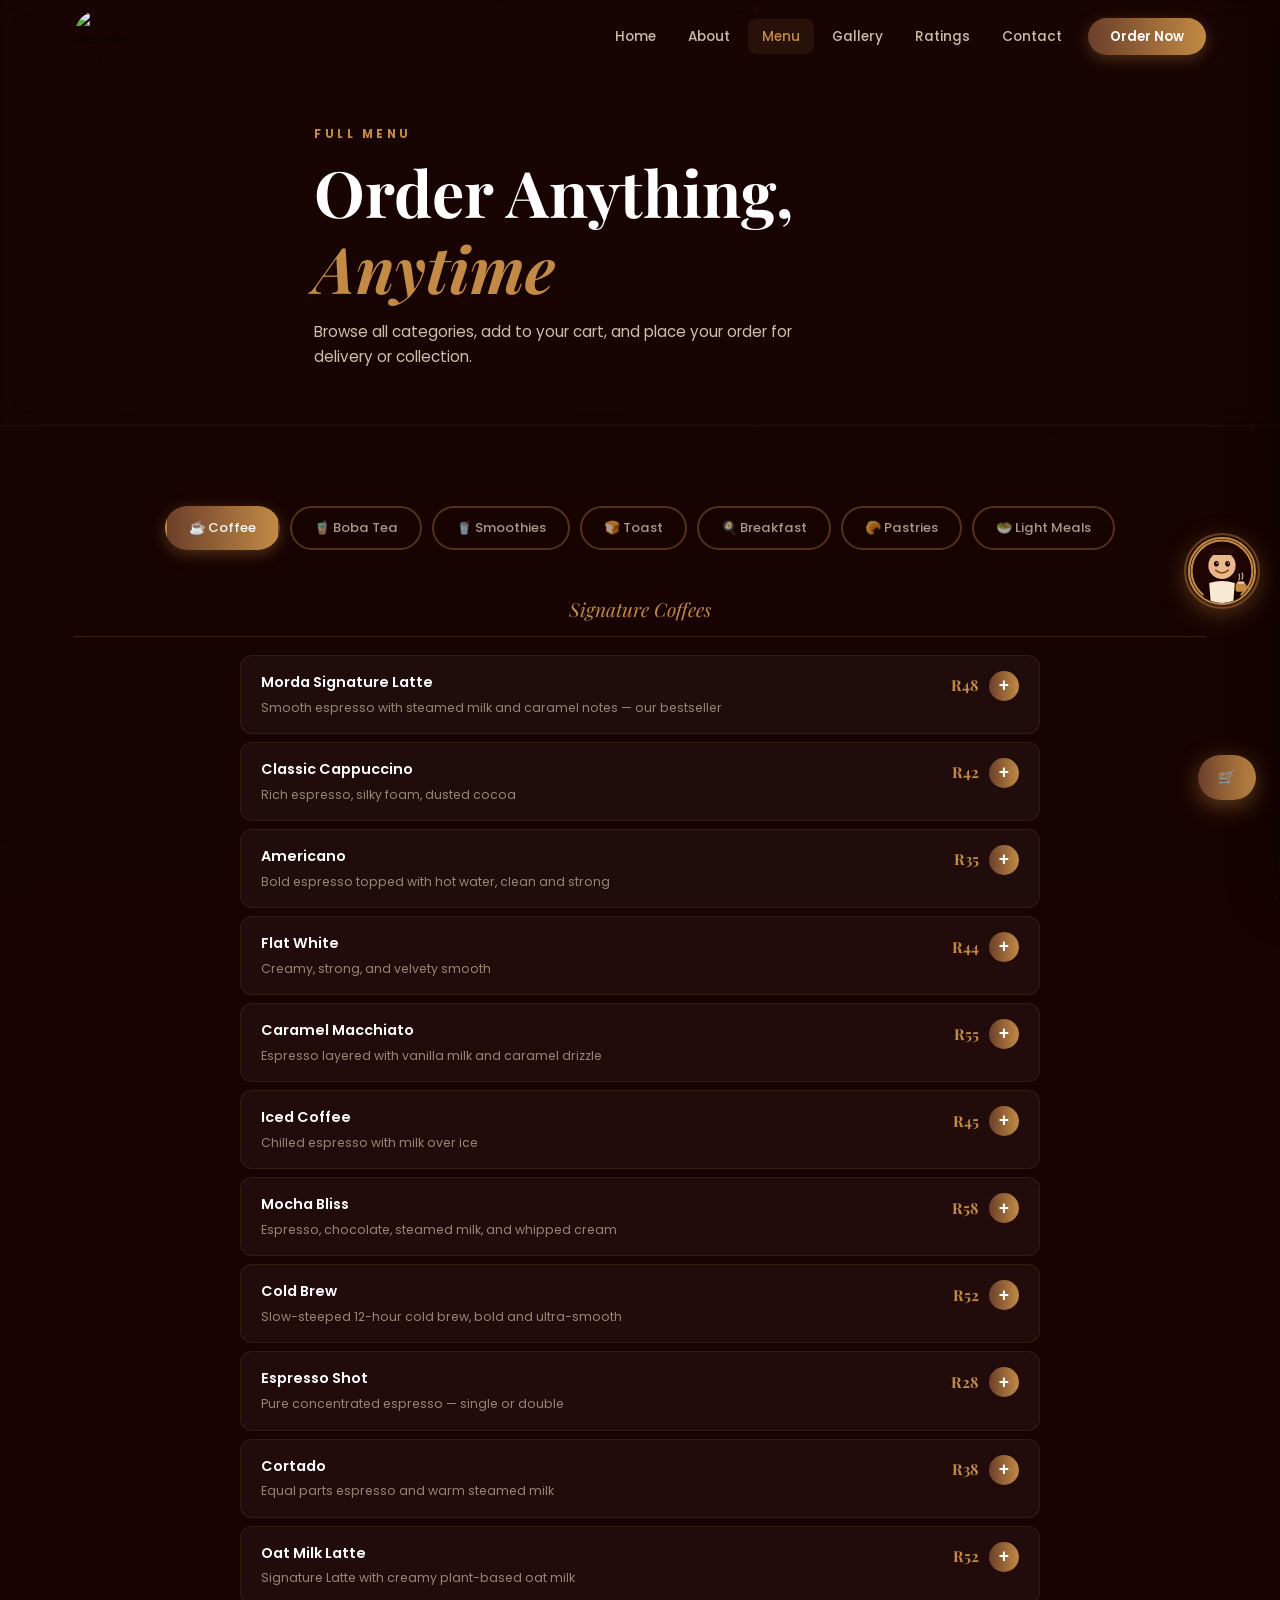
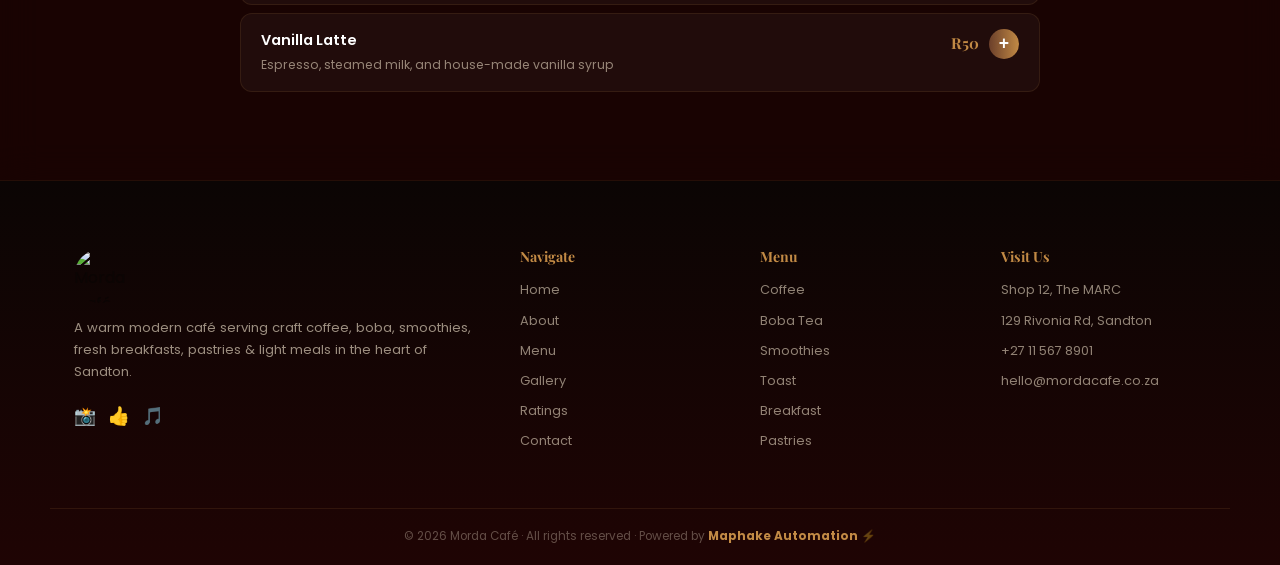
==== commit 53e2a881: "Add files via upload" ====
--- a/menu.html
+++ b/menu.html
@@ -5,23 +5,20 @@
   <link rel="preconnect" href="https://fonts.gstatic.com" crossorigin/>
   <link href="https://fonts.googleapis.com/css2?family=Playfair+Display:ital,wght@0,400;0,600;0,700;0,900;1,400;1,600&family=Poppins:wght@300;400;500;600&display=swap" rel="stylesheet"/>
   <link rel="stylesheet" href="style.css"/><title>Menu – Morda Café</title>
-</head><body>
-<div class="page-wrap">
+</head><body><div class="page-wrap">
 <div class="page-curtain" id="pageCurtain"></div>
 <nav class="navbar" id="navbar">
   <div class="nav-container">
-    <a href="index.html" class="nav-logo-link" data-nav><img class="site-logo nav-logo-img" src="" alt="Morda Café"/></a>
-    <button class="nav-toggle" id="navToggle" aria-label="Menu"><span></span><span></span><span></span></button>
-    <ul class="nav-links" id="navLinks"><li><a href="index.html" class="nav-link" data-nav>Home</a></li><li><a href="about.html" class="nav-link" data-nav>About</a></li><li><a href="menu.html" class="nav-link active" data-nav>Menu</a></li><li><a href="gallery.html" class="nav-link" data-nav>Gallery</a></li><li><a href="ratings.html" class="nav-link" data-nav>Ratings</a></li><li><a href="contact.html" class="nav-link" data-nav>Contact</a></li>
-      <li><a href="menu.html" class="nav-cta" data-nav>Order Now</a></li>
-    </ul>
+    <a href="index.html" class="nav-logo-link" data-nav><img class="nav-logo-img" src="[data-uri]" alt="Morda Café"/></a>
+    <button class="nav-toggle" id="navToggle"><span></span><span></span><span></span></button>
+    <ul class="nav-links" id="navLinks"><li><a href="index.html" class="nav-link" data-nav>Home</a></li><li><a href="about.html" class="nav-link" data-nav>About</a></li><li><a href="menu.html" class="nav-link active" data-nav>Menu</a></li><li><a href="gallery.html" class="nav-link" data-nav>Gallery</a></li><li><a href="ratings.html" class="nav-link" data-nav>Ratings</a></li><li><a href="contact.html" class="nav-link" data-nav>Contact</a></li><li><a href="menu.html" class="nav-cta" data-nav>Order Now</a></li></ul>
   </div>
 </nav>
 <section class="page-hero glass-hero">
   <div class="container page-hero-inner">
     <span class="section-label">Full Menu</span>
     <h1>Order Anything, <em>Anytime</em></h1>
-    <p>Craft espresso, handcrafted boba, cold smoothies, and hearty breakfasts — all in ZAR. Add to cart and order via Uber Eats or WhatsApp.</p>
+    <p>Browse all categories, add to your cart, and place your order for delivery or collection.</p>
   </div>
 </section>
 <section class="menu-main glass-section">
@@ -36,479 +33,196 @@
       <button class="tab-btn" data-tab="lightmeals">🥗 Light Meals</button>
     </div>
     <div class="tab-panel active" id="tab-coffee"><p class="tab-cat-label">Signature Coffees</p><div class="menu-items">
-      <div class="menu-item">
-  <div class="mi-info"><span class="mi-name">Morda Signature Latte</span><span class="mi-desc">Smooth espresso with steamed milk and caramel notes — our bestseller</span></div>
-  <div class="mi-right">
-    <span class="mi-price">R48</span>
-    <button class="add-btn" onclick="CART.add('Morda Signature Latte','R48','Smooth espresso with steamed milk and ca')" aria-label="Add Morda Signature Latte">+</button>
-  </div>
+      <div class="menu-item"><div class="mi-info"><span class="mi-name">Morda Signature Latte</span><span class="mi-desc">Smooth espresso with steamed milk and caramel notes — our bestseller</span></div><div class="mi-right"><span class="mi-price">R48</span><button class="add-btn" onclick="CART.add('Morda Signature Latte','R48','Smooth espresso with steamed milk and ca')">+</button></div></div>
+      <div class="menu-item"><div class="mi-info"><span class="mi-name">Classic Cappuccino</span><span class="mi-desc">Rich espresso, silky foam, dusted cocoa</span></div><div class="mi-right"><span class="mi-price">R42</span><button class="add-btn" onclick="CART.add('Classic Cappuccino','R42','Rich espresso, silky foam, dusted cocoa')">+</button></div></div>
+      <div class="menu-item"><div class="mi-info"><span class="mi-name">Americano</span><span class="mi-desc">Bold espresso topped with hot water, clean and strong</span></div><div class="mi-right"><span class="mi-price">R35</span><button class="add-btn" onclick="CART.add('Americano','R35','Bold espresso topped with hot water, cle')">+</button></div></div>
+      <div class="menu-item"><div class="mi-info"><span class="mi-name">Flat White</span><span class="mi-desc">Creamy, strong, and velvety smooth</span></div><div class="mi-right"><span class="mi-price">R44</span><button class="add-btn" onclick="CART.add('Flat White','R44','Creamy, strong, and velvety smooth')">+</button></div></div>
+      <div class="menu-item"><div class="mi-info"><span class="mi-name">Caramel Macchiato</span><span class="mi-desc">Espresso layered with vanilla milk and caramel drizzle</span></div><div class="mi-right"><span class="mi-price">R55</span><button class="add-btn" onclick="CART.add('Caramel Macchiato','R55','Espresso layered with vanilla milk and c')">+</button></div></div>
+      <div class="menu-item"><div class="mi-info"><span class="mi-name">Iced Coffee</span><span class="mi-desc">Chilled espresso with milk over ice</span></div><div class="mi-right"><span class="mi-price">R45</span><button class="add-btn" onclick="CART.add('Iced Coffee','R45','Chilled espresso with milk over ice')">+</button></div></div>
+      <div class="menu-item"><div class="mi-info"><span class="mi-name">Mocha Bliss</span><span class="mi-desc">Espresso, chocolate, steamed milk, and whipped cream</span></div><div class="mi-right"><span class="mi-price">R58</span><button class="add-btn" onclick="CART.add('Mocha Bliss','R58','Espresso, chocolate, steamed milk, and w')">+</button></div></div>
+      <div class="menu-item"><div class="mi-info"><span class="mi-name">Cold Brew</span><span class="mi-desc">Slow-steeped 12-hour cold brew, bold and ultra-smooth</span></div><div class="mi-right"><span class="mi-price">R52</span><button class="add-btn" onclick="CART.add('Cold Brew','R52','Slow-steeped 12-hour cold brew, bold and')">+</button></div></div>
+      <div class="menu-item"><div class="mi-info"><span class="mi-name">Espresso Shot</span><span class="mi-desc">Pure concentrated espresso — single or double</span></div><div class="mi-right"><span class="mi-price">R28</span><button class="add-btn" onclick="CART.add('Espresso Shot','R28','Pure concentrated espresso — single or d')">+</button></div></div>
+      <div class="menu-item"><div class="mi-info"><span class="mi-name">Cortado</span><span class="mi-desc">Equal parts espresso and warm steamed milk</span></div><div class="mi-right"><span class="mi-price">R38</span><button class="add-btn" onclick="CART.add('Cortado','R38','Equal parts espresso and warm steamed mi')">+</button></div></div>
+      <div class="menu-item"><div class="mi-info"><span class="mi-name">Oat Milk Latte</span><span class="mi-desc">Signature Latte with creamy plant-based oat milk</span></div><div class="mi-right"><span class="mi-price">R52</span><button class="add-btn" onclick="CART.add('Oat Milk Latte','R52','Signature Latte with creamy plant-based ')">+</button></div></div>
+      <div class="menu-item"><div class="mi-info"><span class="mi-name">Vanilla Latte</span><span class="mi-desc">Espresso, steamed milk, and house-made vanilla syrup</span></div><div class="mi-right"><span class="mi-price">R50</span><button class="add-btn" onclick="CART.add('Vanilla Latte','R50','Espresso, steamed milk, and house-made v')">+</button></div></div>
+    </div></div>
+    <div class="tab-panel" id="tab-boba"><p class="tab-cat-label">Handcrafted Boba Tea</p><div class="menu-items">
+      <div class="menu-item"><div class="mi-info"><span class="mi-name">Classic Milk Tea Boba</span><span class="mi-desc">Creamy black tea with real tapioca pearls</span></div><div class="mi-right"><span class="mi-price">R55</span><button class="add-btn" onclick="CART.add('Classic Milk Tea Boba','R55','Creamy black tea with real tapioca pearl')">+</button></div></div>
+      <div class="menu-item"><div class="mi-info"><span class="mi-name">Taro Boba</span><span class="mi-desc">Smooth purple taro with milk and tapioca pearls</span></div><div class="mi-right"><span class="mi-price">R58</span><button class="add-btn" onclick="CART.add('Taro Boba','R58','Smooth purple taro with milk and tapioca')">+</button></div></div>
+      <div class="menu-item"><div class="mi-info"><span class="mi-name">Brown Sugar Boba Latte</span><span class="mi-desc">Rich brown sugar syrup, silky milk and chewy pearls</span></div><div class="mi-right"><span class="mi-price">R62</span><button class="add-btn" onclick="CART.add('Brown Sugar Boba Latte','R62','Rich brown sugar syrup, silky milk and c')">+</button></div></div>
+      <div class="menu-item"><div class="mi-info"><span class="mi-name">Matcha Boba</span><span class="mi-desc">Premium ceremonial matcha with milk and pearls</span></div><div class="mi-right"><span class="mi-price">R60</span><button class="add-btn" onclick="CART.add('Matcha Boba','R60','Premium ceremonial matcha with milk and ')">+</button></div></div>
+      <div class="menu-item"><div class="mi-info"><span class="mi-name">Strawberry Boba</span><span class="mi-desc">Fresh strawberry blended with milk and pearls</span></div><div class="mi-right"><span class="mi-price">R58</span><button class="add-btn" onclick="CART.add('Strawberry Boba','R58','Fresh strawberry blended with milk and p')">+</button></div></div>
+      <div class="menu-item"><div class="mi-info"><span class="mi-name">Thai Tea Boba</span><span class="mi-desc">Classic Thai tea with condensed milk and pearls</span></div><div class="mi-right"><span class="mi-price">R55</span><button class="add-btn" onclick="CART.add('Thai Tea Boba','R55','Classic Thai tea with condensed milk and')">+</button></div></div>
+      <div class="menu-item"><div class="mi-info"><span class="mi-name">Mango Boba</span><span class="mi-desc">Sweet mango puree with milk and pearls</span></div><div class="mi-right"><span class="mi-price">R57</span><button class="add-btn" onclick="CART.add('Mango Boba','R57','Sweet mango puree with milk and pearls')">+</button></div></div>
+      <div class="menu-item"><div class="mi-info"><span class="mi-name">Honeydew Boba</span><span class="mi-desc">Refreshing honeydew melon with milk and pearls</span></div><div class="mi-right"><span class="mi-price">R56</span><button class="add-btn" onclick="CART.add('Honeydew Boba','R56','Refreshing honeydew melon with milk and ')">+</button></div></div>
+      <div class="menu-item"><div class="mi-info"><span class="mi-name">Morda Signature Boba</span><span class="mi-desc">Coffee milk tea with espresso shot and pearls</span></div><div class="mi-right"><span class="mi-price">R65</span><button class="add-btn" onclick="CART.add('Morda Signature Boba','R65','Coffee milk tea with espresso shot and p')">+</button></div></div>
+    </div></div>
+    <div class="tab-panel" id="tab-smoothies"><p class="tab-cat-label">Cold Smoothies</p><div class="menu-items">
+      <div class="menu-item"><div class="mi-info"><span class="mi-name">Berry Sunrise</span><span class="mi-desc">Mixed berries, banana, yoghurt, and honey</span></div><div class="mi-right"><span class="mi-price">R62</span><button class="add-btn" onclick="CART.add('Berry Sunrise','R62','Mixed berries, banana, yoghurt, and hone')">+</button></div></div>
+      <div class="menu-item"><div class="mi-info"><span class="mi-name">Tropical Glow</span><span class="mi-desc">Mango, pineapple, banana, and orange juice</span></div><div class="mi-right"><span class="mi-price">R60</span><button class="add-btn" onclick="CART.add('Tropical Glow','R60','Mango, pineapple, banana, and orange jui')">+</button></div></div>
+      <div class="menu-item"><div class="mi-info"><span class="mi-name">Green Boost</span><span class="mi-desc">Spinach, apple, banana, cucumber, and lemon</span></div><div class="mi-right"><span class="mi-price">R58</span><button class="add-btn" onclick="CART.add('Green Boost','R58','Spinach, apple, banana, cucumber, and le')">+</button></div></div>
+      <div class="menu-item"><div class="mi-info"><span class="mi-name">Peanut Butter Power</span><span class="mi-desc">Banana, peanut butter, milk, and oats</span></div><div class="mi-right"><span class="mi-price">R65</span><button class="add-btn" onclick="CART.add('Peanut Butter Power','R65','Banana, peanut butter, milk, and oats')">+</button></div></div>
+      <div class="menu-item"><div class="mi-info"><span class="mi-name">Strawberry Cream</span><span class="mi-desc">Strawberry, yoghurt, honey, and vanilla</span></div><div class="mi-right"><span class="mi-price">R60</span><button class="add-btn" onclick="CART.add('Strawberry Cream','R60','Strawberry, yoghurt, honey, and vanilla')">+</button></div></div>
+      <div class="menu-item"><div class="mi-info"><span class="mi-name">Morda Energy Smoothie</span><span class="mi-desc">Banana, oats, espresso shot, and peanut butter</span></div><div class="mi-right"><span class="mi-price">R68</span><button class="add-btn" onclick="CART.add('Morda Energy Smoothie','R68','Banana, oats, espresso shot, and peanut ')">+</button></div></div>
+      <div class="menu-item"><div class="mi-info"><span class="mi-name">Mango Madness</span><span class="mi-desc">Mango, passion fruit, and coconut water</span></div><div class="mi-right"><span class="mi-price">R62</span><button class="add-btn" onclick="CART.add('Mango Madness','R62','Mango, passion fruit, and coconut water')">+</button></div></div>
+      <div class="menu-item"><div class="mi-info"><span class="mi-name">Pineapple Bliss</span><span class="mi-desc">Pineapple, ginger, lemon, and fresh mint</span></div><div class="mi-right"><span class="mi-price">R58</span><button class="add-btn" onclick="CART.add('Pineapple Bliss','R58','Pineapple, ginger, lemon, and fresh mint')">+</button></div></div>
+    </div></div>
+    <div class="tab-panel" id="tab-toast"><p class="tab-cat-label">Toast and Open Sandwiches</p><div class="menu-items">
+      <div class="menu-item"><div class="mi-info"><span class="mi-name">Classic Avo Toast</span><span class="mi-desc">Toasted sourdough, smashed avo, chilli flakes and lemon</span></div><div class="mi-right"><span class="mi-price">R78</span><button class="add-btn" onclick="CART.add('Classic Avo Toast','R78','Toasted sourdough, smashed avo, chilli f')">+</button></div></div>
+      <div class="menu-item"><div class="mi-info"><span class="mi-name">Smashed Avo and Egg Toast</span><span class="mi-desc">Sourdough, smashed avo, poached egg, feta and chilli</span></div><div class="mi-right"><span class="mi-price">R85</span><button class="add-btn" onclick="CART.add('Smashed Avo and Egg Toast','R85','Sourdough, smashed avo, poached egg, fet')">+</button></div></div>
+      <div class="menu-item"><div class="mi-info"><span class="mi-name">PB Banana Toast</span><span class="mi-desc">Thick-cut toast, peanut butter, banana, honey and chia</span></div><div class="mi-right"><span class="mi-price">R55</span><button class="add-btn" onclick="CART.add('PB Banana Toast','R55','Thick-cut toast, peanut butter, banana, ')">+</button></div></div>
+      <div class="menu-item"><div class="mi-info"><span class="mi-name">Feta and Tomato Toast</span><span class="mi-desc">Toasted ciabatta, tomato, crumbled feta and fresh basil</span></div><div class="mi-right"><span class="mi-price">R70</span><button class="add-btn" onclick="CART.add('Feta and Tomato Toast','R70','Toasted ciabatta, tomato, crumbled feta ')">+</button></div></div>
+      <div class="menu-item"><div class="mi-info"><span class="mi-name">Honey Ricotta Toast</span><span class="mi-desc">Toasted bread, whipped ricotta, honey and walnuts</span></div><div class="mi-right"><span class="mi-price">R68</span><button class="add-btn" onclick="CART.add('Honey Ricotta Toast','R68','Toasted bread, whipped ricotta, honey an')">+</button></div></div>
+      <div class="menu-item"><div class="mi-info"><span class="mi-name">Salmon Toast</span><span class="mi-desc">Toasted rye, cream cheese, smoked salmon and capers</span></div><div class="mi-right"><span class="mi-price">R95</span><button class="add-btn" onclick="CART.add('Salmon Toast','R95','Toasted rye, cream cheese, smoked salmon')">+</button></div></div>
+    </div></div>
+    <div class="tab-panel" id="tab-breakfast"><p class="tab-cat-label">Breakfast Plates</p><div class="menu-items">
+      <div class="menu-item"><div class="mi-info"><span class="mi-name">Morda Breakfast Plate</span><span class="mi-desc">Eggs, toast, beef sausage, grilled tomato and mushrooms</span></div><div class="mi-right"><span class="mi-price">R95</span><button class="add-btn" onclick="CART.add('Morda Breakfast Plate','R95','Eggs, toast, beef sausage, grilled tomat')">+</button></div></div>
+      <div class="menu-item"><div class="mi-info"><span class="mi-name">Breakfast Croissant</span><span class="mi-desc">Buttery croissant with egg, cheese and bacon</span></div><div class="mi-right"><span class="mi-price">R82</span><button class="add-btn" onclick="CART.add('Breakfast Croissant','R82','Buttery croissant with egg, cheese and b')">+</button></div></div>
+      <div class="menu-item"><div class="mi-info"><span class="mi-name">French Toast Stack</span><span class="mi-desc">Cinnamon toast with berries, maple syrup and cream</span></div><div class="mi-right"><span class="mi-price">R88</span><button class="add-btn" onclick="CART.add('French Toast Stack','R88','Cinnamon toast with berries, maple syrup')">+</button></div></div>
+      <div class="menu-item"><div class="mi-info"><span class="mi-name">Omelette Deluxe</span><span class="mi-desc">Three-egg omelette with cheese, mixed peppers and mushrooms</span></div><div class="mi-right"><span class="mi-price">R85</span><button class="add-btn" onclick="CART.add('Omelette Deluxe','R85','Three-egg omelette with cheese, mixed pe')">+</button></div></div>
+      <div class="menu-item"><div class="mi-info"><span class="mi-name">Granola Bowl</span><span class="mi-desc">Greek yoghurt, honey, mixed fruit and toasted granola</span></div><div class="mi-right"><span class="mi-price">R70</span><button class="add-btn" onclick="CART.add('Granola Bowl','R70','Greek yoghurt, honey, mixed fruit and to')">+</button></div></div>
+      <div class="menu-item"><div class="mi-info"><span class="mi-name">Eggs Benedict</span><span class="mi-desc">Poached eggs and hollandaise on a toasted English muffin</span></div><div class="mi-right"><span class="mi-price">R92</span><button class="add-btn" onclick="CART.add('Eggs Benedict','R92','Poached eggs and hollandaise on a toaste')">+</button></div></div>
+      <div class="menu-item"><div class="mi-info"><span class="mi-name">Pancake Stack</span><span class="mi-desc">Fluffy buttermilk pancakes with maple syrup and berries</span></div><div class="mi-right"><span class="mi-price">R80</span><button class="add-btn" onclick="CART.add('Pancake Stack','R80','Fluffy buttermilk pancakes with maple sy')">+</button></div></div>
+    </div></div>
+    <div class="tab-panel" id="tab-pastries"><p class="tab-cat-label">Fresh Pastries and Cakes</p><div class="menu-items">
+      <div class="menu-item"><div class="mi-info"><span class="mi-name">Butter Croissant</span><span class="mi-desc">Freshly baked, golden and delightfully flaky</span></div><div class="mi-right"><span class="mi-price">R32</span><button class="add-btn" onclick="CART.add('Butter Croissant','R32','Freshly baked, golden and delightfully f')">+</button></div></div>
+      <div class="menu-item"><div class="mi-info"><span class="mi-name">Chocolate Croissant</span><span class="mi-desc">Buttery pastry filled with rich dark Belgian chocolate</span></div><div class="mi-right"><span class="mi-price">R38</span><button class="add-btn" onclick="CART.add('Chocolate Croissant','R38','Buttery pastry filled with rich dark Bel')">+</button></div></div>
+      <div class="menu-item"><div class="mi-info"><span class="mi-name">Cinnamon Roll</span><span class="mi-desc">Soft warm roll with sweet cinnamon sugar glaze</span></div><div class="mi-right"><span class="mi-price">R42</span><button class="add-btn" onclick="CART.add('Cinnamon Roll','R42','Soft warm roll with sweet cinnamon sugar')">+</button></div></div>
+      <div class="menu-item"><div class="mi-info"><span class="mi-name">Blueberry Muffin</span><span class="mi-desc">Fresh blueberries baked into a soft vanilla crumb</span></div><div class="mi-right"><span class="mi-price">R35</span><button class="add-btn" onclick="CART.add('Blueberry Muffin','R35','Fresh blueberries baked into a soft vani')">+</button></div></div>
+      <div class="menu-item"><div class="mi-info"><span class="mi-name">Almond Danish</span><span class="mi-desc">Buttery layered pastry with almond cream filling</span></div><div class="mi-right"><span class="mi-price">R45</span><button class="add-btn" onclick="CART.add('Almond Danish','R45','Buttery layered pastry with almond cream')">+</button></div></div>
+      <div class="menu-item"><div class="mi-info"><span class="mi-name">Morda Brownie</span><span class="mi-desc">Dark chocolate brownie with espresso notes and sea salt</span></div><div class="mi-right"><span class="mi-price">R40</span><button class="add-btn" onclick="CART.add('Morda Brownie','R40','Dark chocolate brownie with espresso not')">+</button></div></div>
+      <div class="menu-item"><div class="mi-info"><span class="mi-name">Lemon Drizzle Cake</span><span class="mi-desc">Zesty lemon sponge with a sweet lemon glaze</span></div><div class="mi-right"><span class="mi-price">R42</span><button class="add-btn" onclick="CART.add('Lemon Drizzle Cake','R42','Zesty lemon sponge with a sweet lemon gl')">+</button></div></div>
+    </div></div>
+    <div class="tab-panel" id="tab-lightmeals"><p class="tab-cat-label">Light Meals</p><div class="menu-items">
+      <div class="menu-item"><div class="mi-info"><span class="mi-name">Chicken Mayo Toastie</span><span class="mi-desc">Toasted sandwich with creamy chicken mayo filling</span></div><div class="mi-right"><span class="mi-price">R72</span><button class="add-btn" onclick="CART.add('Chicken Mayo Toastie','R72','Toasted sandwich with creamy chicken may')">+</button></div></div>
+      <div class="menu-item"><div class="mi-info"><span class="mi-name">Caprese Panini</span><span class="mi-desc">Tomato, mozzarella and basil pesto on toasted ciabatta</span></div><div class="mi-right"><span class="mi-price">R75</span><button class="add-btn" onclick="CART.add('Caprese Panini','R75','Tomato, mozzarella and basil pesto on to')">+</button></div></div>
+      <div class="menu-item"><div class="mi-info"><span class="mi-name">Beef Bagel</span><span class="mi-desc">Toasted bagel with seasoned beef strips, cheese and sauce</span></div><div class="mi-right"><span class="mi-price">R90</span><button class="add-btn" onclick="CART.add('Beef Bagel','R90','Toasted bagel with seasoned beef strips,')">+</button></div></div>
+      <div class="menu-item"><div class="mi-info"><span class="mi-name">Chicken Wrap</span><span class="mi-desc">Grilled chicken, lettuce, tomato and creamy sauce</span></div><div class="mi-right"><span class="mi-price">R88</span><button class="add-btn" onclick="CART.add('Chicken Wrap','R88','Grilled chicken, lettuce, tomato and cre')">+</button></div></div>
+      <div class="menu-item"><div class="mi-info"><span class="mi-name">Cafe Salad Bowl</span><span class="mi-desc">Greens, avo, feta, cherry tomatoes and house dressing</span></div><div class="mi-right"><span class="mi-price">R82</span><button class="add-btn" onclick="CART.add('Cafe Salad Bowl','R82','Greens, avo, feta, cherry tomatoes and h')">+</button></div></div>
+    </div></div>
+  </div>
+</section>
+<footer class="footer"><div class="container footer-inner">
+  <div class="footer-brand"><img class="footer-logo" src="[data-uri]" alt="Morda Café"/><p>A warm modern café serving craft coffee, boba, smoothies, fresh breakfasts, pastries &amp; light meals in the heart of Sandton.</p><div class="social-links"><a href="https://instagram.com/mordacafe" target="_blank">📸</a><a href="https://facebook.com/mordacafe" target="_blank">👍</a><a href="https://tiktok.com/@mordacafe" target="_blank">🎵</a></div></div>
+  <div class="footer-links"><h4>Navigate</h4><ul><li><a href="index.html" data-nav>Home</a></li><li><a href="about.html" data-nav>About</a></li><li><a href="menu.html" data-nav>Menu</a></li><li><a href="gallery.html" data-nav>Gallery</a></li><li><a href="ratings.html" data-nav>Ratings</a></li><li><a href="contact.html" data-nav>Contact</a></li></ul></div>
+  <div class="footer-links"><h4>Menu</h4><ul><li><a href="menu.html" data-nav>Coffee</a></li><li><a href="menu.html" data-nav>Boba Tea</a></li><li><a href="menu.html" data-nav>Smoothies</a></li><li><a href="menu.html" data-nav>Toast</a></li><li><a href="menu.html" data-nav>Breakfast</a></li><li><a href="menu.html" data-nav>Pastries</a></li></ul></div>
+  <div class="footer-links"><h4>Visit Us</h4><ul><li>Shop 12, The MARC</li><li>129 Rivonia Rd, Sandton</li><li><a href="tel:+27115678901" style="color:inherit">+27 11 567 8901</a></li><li><a href="mailto:hello@mordacafe.co.za" style="color:inherit">hello@mordacafe.co.za</a></li></ul></div>
+</div><div class="footer-bottom"><p>© 2026 Morda Café · All rights reserved · Powered by <strong style="color:var(--gold)">Maphake Automation</strong> ⚡</p></div></footer>
 </div>
-      <div class="menu-item">
-  <div class="mi-info"><span class="mi-name">Classic Cappuccino</span><span class="mi-desc">Rich espresso, silky foam, dusted cocoa</span></div>
-  <div class="mi-right">
-    <span class="mi-price">R42</span>
-    <button class="add-btn" onclick="CART.add('Classic Cappuccino','R42','Rich espresso, silky foam, dusted cocoa')" aria-label="Add Classic Cappuccino">+</button>
-  </div>
-</div>
-      <div class="menu-item">
-  <div class="mi-info"><span class="mi-name">Americano</span><span class="mi-desc">Bold espresso topped with hot water, clean and strong</span></div>
-  <div class="mi-right">
-    <span class="mi-price">R35</span>
-    <button class="add-btn" onclick="CART.add('Americano','R35','Bold espresso topped with hot water, cle')" aria-label="Add Americano">+</button>
-  </div>
-</div>
-      <div class="menu-item">
-  <div class="mi-info"><span class="mi-name">Flat White</span><span class="mi-desc">Creamy, strong, and velvety smooth</span></div>
-  <div class="mi-right">
-    <span class="mi-price">R44</span>
-    <button class="add-btn" onclick="CART.add('Flat White','R44','Creamy, strong, and velvety smooth')" aria-label="Add Flat White">+</button>
-  </div>
-</div>
-      <div class="menu-item">
-  <div class="mi-info"><span class="mi-name">Caramel Macchiato</span><span class="mi-desc">Espresso layered with vanilla milk and caramel drizzle</span></div>
-  <div class="mi-right">
-    <span class="mi-price">R55</span>
-    <button class="add-btn" onclick="CART.add('Caramel Macchiato','R55','Espresso layered with vanilla milk and c')" aria-label="Add Caramel Macchiato">+</button>
-  </div>
-</div>
-      <div class="menu-item">
-  <div class="mi-info"><span class="mi-name">Iced Coffee</span><span class="mi-desc">Chilled espresso with milk over ice — refreshing</span></div>
-  <div class="mi-right">
-    <span class="mi-price">R45</span>
-    <button class="add-btn" onclick="CART.add('Iced Coffee','R45','Chilled espresso with milk over ice — re')" aria-label="Add Iced Coffee">+</button>
-  </div>
-</div>
-      <div class="menu-item">
-  <div class="mi-info"><span class="mi-name">Mocha Bliss</span><span class="mi-desc">Espresso, chocolate, steamed milk, and whipped cream</span></div>
-  <div class="mi-right">
-    <span class="mi-price">R58</span>
-    <button class="add-btn" onclick="CART.add('Mocha Bliss','R58','Espresso, chocolate, steamed milk, and w')" aria-label="Add Mocha Bliss">+</button>
-  </div>
-</div>
-      <div class="menu-item">
-  <div class="mi-info"><span class="mi-name">Cold Brew</span><span class="mi-desc">Slow-steeped 12-hour cold brew, bold and ultra-smooth</span></div>
-  <div class="mi-right">
-    <span class="mi-price">R52</span>
-    <button class="add-btn" onclick="CART.add('Cold Brew','R52','Slow-steeped 12-hour cold brew, bold and')" aria-label="Add Cold Brew">+</button>
-  </div>
-</div>
-      <div class="menu-item">
-  <div class="mi-info"><span class="mi-name">Espresso Shot</span><span class="mi-desc">Pure concentrated espresso — single or double</span></div>
-  <div class="mi-right">
-    <span class="mi-price">R28</span>
-    <button class="add-btn" onclick="CART.add('Espresso Shot','R28','Pure concentrated espresso — single or d')" aria-label="Add Espresso Shot">+</button>
-  </div>
-</div>
-      <div class="menu-item">
-  <div class="mi-info"><span class="mi-name">Cortado</span><span class="mi-desc">Equal parts espresso and warm steamed milk</span></div>
-  <div class="mi-right">
-    <span class="mi-price">R38</span>
-    <button class="add-btn" onclick="CART.add('Cortado','R38','Equal parts espresso and warm steamed mi')" aria-label="Add Cortado">+</button>
-  </div>
-</div>
-      <div class="menu-item">
-  <div class="mi-info"><span class="mi-name">Oat Milk Latte</span><span class="mi-desc">Signature Latte with creamy plant-based oat milk</span></div>
-  <div class="mi-right">
-    <span class="mi-price">R52</span>
-    <button class="add-btn" onclick="CART.add('Oat Milk Latte','R52','Signature Latte with creamy plant-based ')" aria-label="Add Oat Milk Latte">+</button>
-  </div>
-</div>
-      <div class="menu-item">
-  <div class="mi-info"><span class="mi-name">Vanilla Latte</span><span class="mi-desc">Espresso, steamed milk, and house-made vanilla syrup</span></div>
-  <div class="mi-right">
-    <span class="mi-price">R50</span>
-    <button class="add-btn" onclick="CART.add('Vanilla Latte','R50','Espresso, steamed milk, and house-made v')" aria-label="Add Vanilla Latte">+</button>
-  </div>
-</div>
-    </div></div>
-    <div class="tab-panel" id="tab-boba"><p class="tab-cat-label">Handcrafted Boba Tea</p><div class="menu-items">
-      <div class="menu-item">
-  <div class="mi-info"><span class="mi-name">Classic Milk Tea Boba</span><span class="mi-desc">Creamy black tea with real tapioca pearls</span></div>
-  <div class="mi-right">
-    <span class="mi-price">R55</span>
-    <button class="add-btn" onclick="CART.add('Classic Milk Tea Boba','R55','Creamy black tea with real tapioca pearl')" aria-label="Add Classic Milk Tea Boba">+</button>
-  </div>
-</div>
-      <div class="menu-item">
-  <div class="mi-info"><span class="mi-name">Taro Boba</span><span class="mi-desc">Smooth purple taro with milk and tapioca pearls</span></div>
-  <div class="mi-right">
-    <span class="mi-price">R58</span>
-    <button class="add-btn" onclick="CART.add('Taro Boba','R58','Smooth purple taro with milk and tapioca')" aria-label="Add Taro Boba">+</button>
-  </div>
-</div>
-      <div class="menu-item">
-  <div class="mi-info"><span class="mi-name">Brown Sugar Boba Latte</span><span class="mi-desc">Rich brown sugar syrup, silky milk and chewy pearls</span></div>
-  <div class="mi-right">
-    <span class="mi-price">R62</span>
-    <button class="add-btn" onclick="CART.add('Brown Sugar Boba Latte','R62','Rich brown sugar syrup, silky milk and c')" aria-label="Add Brown Sugar Boba Latte">+</button>
-  </div>
-</div>
-      <div class="menu-item">
-  <div class="mi-info"><span class="mi-name">Matcha Boba</span><span class="mi-desc">Premium ceremonial matcha with milk and pearls</span></div>
-  <div class="mi-right">
-    <span class="mi-price">R60</span>
-    <button class="add-btn" onclick="CART.add('Matcha Boba','R60','Premium ceremonial matcha with milk and ')" aria-label="Add Matcha Boba">+</button>
-  </div>
-</div>
-      <div class="menu-item">
-  <div class="mi-info"><span class="mi-name">Strawberry Boba</span><span class="mi-desc">Fresh strawberry blended with milk and pearls</span></div>
-  <div class="mi-right">
-    <span class="mi-price">R58</span>
-    <button class="add-btn" onclick="CART.add('Strawberry Boba','R58','Fresh strawberry blended with milk and p')" aria-label="Add Strawberry Boba">+</button>
-  </div>
-</div>
-      <div class="menu-item">
-  <div class="mi-info"><span class="mi-name">Thai Tea Boba</span><span class="mi-desc">Classic Thai tea with condensed milk and pearls</span></div>
-  <div class="mi-right">
-    <span class="mi-price">R55</span>
-    <button class="add-btn" onclick="CART.add('Thai Tea Boba','R55','Classic Thai tea with condensed milk and')" aria-label="Add Thai Tea Boba">+</button>
-  </div>
-</div>
-      <div class="menu-item">
-  <div class="mi-info"><span class="mi-name">Mango Boba</span><span class="mi-desc">Sweet mango puree with milk and pearls</span></div>
-  <div class="mi-right">
-    <span class="mi-price">R57</span>
-    <button class="add-btn" onclick="CART.add('Mango Boba','R57','Sweet mango puree with milk and pearls')" aria-label="Add Mango Boba">+</button>
-  </div>
-</div>
-      <div class="menu-item">
-  <div class="mi-info"><span class="mi-name">Honeydew Boba</span><span class="mi-desc">Refreshing honeydew melon with milk and pearls</span></div>
-  <div class="mi-right">
-    <span class="mi-price">R56</span>
-    <button class="add-btn" onclick="CART.add('Honeydew Boba','R56','Refreshing honeydew melon with milk and ')" aria-label="Add Honeydew Boba">+</button>
-  </div>
-</div>
-      <div class="menu-item">
-  <div class="mi-info"><span class="mi-name">Morda Signature Boba</span><span class="mi-desc">Coffee milk tea with espresso shot and pearls</span></div>
-  <div class="mi-right">
-    <span class="mi-price">R65</span>
-    <button class="add-btn" onclick="CART.add('Morda Signature Boba','R65','Coffee milk tea with espresso shot and p')" aria-label="Add Morda Signature Boba">+</button>
-  </div>
-</div>
-    </div></div>
-    <div class="tab-panel" id="tab-smoothies"><p class="tab-cat-label">Cold Smoothies</p><div class="menu-items">
-      <div class="menu-item">
-  <div class="mi-info"><span class="mi-name">Berry Sunrise</span><span class="mi-desc">Mixed berries, banana, yoghurt, and honey</span></div>
-  <div class="mi-right">
-    <span class="mi-price">R62</span>
-    <button class="add-btn" onclick="CART.add('Berry Sunrise','R62','Mixed berries, banana, yoghurt, and hone')" aria-label="Add Berry Sunrise">+</button>
-  </div>
-</div>
-      <div class="menu-item">
-  <div class="mi-info"><span class="mi-name">Tropical Glow</span><span class="mi-desc">Mango, pineapple, banana, and orange juice</span></div>
-  <div class="mi-right">
-    <span class="mi-price">R60</span>
-    <button class="add-btn" onclick="CART.add('Tropical Glow','R60','Mango, pineapple, banana, and orange jui')" aria-label="Add Tropical Glow">+</button>
-  </div>
-</div>
-      <div class="menu-item">
-  <div class="mi-info"><span class="mi-name">Green Boost</span><span class="mi-desc">Spinach, apple, banana, cucumber, and lemon</span></div>
-  <div class="mi-right">
-    <span class="mi-price">R58</span>
-    <button class="add-btn" onclick="CART.add('Green Boost','R58','Spinach, apple, banana, cucumber, and le')" aria-label="Add Green Boost">+</button>
-  </div>
-</div>
-      <div class="menu-item">
-  <div class="mi-info"><span class="mi-name">Peanut Butter Power</span><span class="mi-desc">Banana, peanut butter, milk, and oats</span></div>
-  <div class="mi-right">
-    <span class="mi-price">R65</span>
-    <button class="add-btn" onclick="CART.add('Peanut Butter Power','R65','Banana, peanut butter, milk, and oats')" aria-label="Add Peanut Butter Power">+</button>
-  </div>
-</div>
-      <div class="menu-item">
-  <div class="mi-info"><span class="mi-name">Strawberry Cream</span><span class="mi-desc">Strawberry, yoghurt, honey, and vanilla</span></div>
-  <div class="mi-right">
-    <span class="mi-price">R60</span>
-    <button class="add-btn" onclick="CART.add('Strawberry Cream','R60','Strawberry, yoghurt, honey, and vanilla')" aria-label="Add Strawberry Cream">+</button>
-  </div>
-</div>
-      <div class="menu-item">
-  <div class="mi-info"><span class="mi-name">Morda Energy Smoothie</span><span class="mi-desc">Banana, oats, espresso shot, and peanut butter</span></div>
-  <div class="mi-right">
-    <span class="mi-price">R68</span>
-    <button class="add-btn" onclick="CART.add('Morda Energy Smoothie','R68','Banana, oats, espresso shot, and peanut ')" aria-label="Add Morda Energy Smoothie">+</button>
-  </div>
-</div>
-      <div class="menu-item">
-  <div class="mi-info"><span class="mi-name">Mango Madness</span><span class="mi-desc">Mango, passion fruit, and coconut water</span></div>
-  <div class="mi-right">
-    <span class="mi-price">R62</span>
-    <button class="add-btn" onclick="CART.add('Mango Madness','R62','Mango, passion fruit, and coconut water')" aria-label="Add Mango Madness">+</button>
-  </div>
-</div>
-      <div class="menu-item">
-  <div class="mi-info"><span class="mi-name">Pineapple Bliss</span><span class="mi-desc">Pineapple, ginger, lemon, and fresh mint</span></div>
-  <div class="mi-right">
-    <span class="mi-price">R58</span>
-    <button class="add-btn" onclick="CART.add('Pineapple Bliss','R58','Pineapple, ginger, lemon, and fresh mint')" aria-label="Add Pineapple Bliss">+</button>
-  </div>
-</div>
-    </div></div>
-    <div class="tab-panel" id="tab-toast"><p class="tab-cat-label">Toast &amp; Open Sandwiches</p><div class="menu-items">
-      <div class="menu-item">
-  <div class="mi-info"><span class="mi-name">Classic Avo Toast</span><span class="mi-desc">Toasted sourdough, smashed avo, chilli flakes and lemon</span></div>
-  <div class="mi-right">
-    <span class="mi-price">R78</span>
-    <button class="add-btn" onclick="CART.add('Classic Avo Toast','R78','Toasted sourdough, smashed avo, chilli f')" aria-label="Add Classic Avo Toast">+</button>
-  </div>
-</div>
-      <div class="menu-item">
-  <div class="mi-info"><span class="mi-name">Smashed Avo & Egg Toast</span><span class="mi-desc">Sourdough, smashed avo, poached egg, feta and chilli</span></div>
-  <div class="mi-right">
-    <span class="mi-price">R85</span>
-    <button class="add-btn" onclick="CART.add('Smashed Avo & Egg Toast','R85','Sourdough, smashed avo, poached egg, fet')" aria-label="Add Smashed Avo & Egg Toast">+</button>
-  </div>
-</div>
-      <div class="menu-item">
-  <div class="mi-info"><span class="mi-name">PB Banana Toast</span><span class="mi-desc">Thick-cut toast, peanut butter, banana, honey and chia</span></div>
-  <div class="mi-right">
-    <span class="mi-price">R55</span>
-    <button class="add-btn" onclick="CART.add('PB Banana Toast','R55','Thick-cut toast, peanut butter, banana, ')" aria-label="Add PB Banana Toast">+</button>
-  </div>
-</div>
-      <div class="menu-item">
-  <div class="mi-info"><span class="mi-name">Feta & Tomato Toast</span><span class="mi-desc">Toasted ciabatta, tomato, crumbled feta and fresh basil</span></div>
-  <div class="mi-right">
-    <span class="mi-price">R70</span>
-    <button class="add-btn" onclick="CART.add('Feta & Tomato Toast','R70','Toasted ciabatta, tomato, crumbled feta ')" aria-label="Add Feta & Tomato Toast">+</button>
-  </div>
-</div>
-      <div class="menu-item">
-  <div class="mi-info"><span class="mi-name">Honey Ricotta Toast</span><span class="mi-desc">Toasted bread, whipped ricotta, honey and walnuts</span></div>
-  <div class="mi-right">
-    <span class="mi-price">R68</span>
-    <button class="add-btn" onclick="CART.add('Honey Ricotta Toast','R68','Toasted bread, whipped ricotta, honey an')" aria-label="Add Honey Ricotta Toast">+</button>
-  </div>
-</div>
-      <div class="menu-item">
-  <div class="mi-info"><span class="mi-name">Salmon Toast</span><span class="mi-desc">Toasted rye, cream cheese, smoked salmon and capers</span></div>
-  <div class="mi-right">
-    <span class="mi-price">R95</span>
-    <button class="add-btn" onclick="CART.add('Salmon Toast','R95','Toasted rye, cream cheese, smoked salmon')" aria-label="Add Salmon Toast">+</button>
-  </div>
-</div>
-    </div></div>
-    <div class="tab-panel" id="tab-breakfast"><p class="tab-cat-label">Breakfast Plates</p><div class="menu-items">
-      <div class="menu-item">
-  <div class="mi-info"><span class="mi-name">Morda Breakfast Plate</span><span class="mi-desc">Eggs, toast, beef sausage, grilled tomato and mushrooms</span></div>
-  <div class="mi-right">
-    <span class="mi-price">R95</span>
-    <button class="add-btn" onclick="CART.add('Morda Breakfast Plate','R95','Eggs, toast, beef sausage, grilled tomat')" aria-label="Add Morda Breakfast Plate">+</button>
-  </div>
-</div>
-      <div class="menu-item">
-  <div class="mi-info"><span class="mi-name">Breakfast Croissant</span><span class="mi-desc">Buttery croissant with egg, cheese and bacon</span></div>
-  <div class="mi-right">
-    <span class="mi-price">R82</span>
-    <button class="add-btn" onclick="CART.add('Breakfast Croissant','R82','Buttery croissant with egg, cheese and b')" aria-label="Add Breakfast Croissant">+</button>
-  </div>
-</div>
-      <div class="menu-item">
-  <div class="mi-info"><span class="mi-name">French Toast Stack</span><span class="mi-desc">Cinnamon toast with berries, maple syrup and cream</span></div>
-  <div class="mi-right">
-    <span class="mi-price">R88</span>
-    <button class="add-btn" onclick="CART.add('French Toast Stack','R88','Cinnamon toast with berries, maple syrup')" aria-label="Add French Toast Stack">+</button>
-  </div>
-</div>
-      <div class="menu-item">
-  <div class="mi-info"><span class="mi-name">Omelette Deluxe</span><span class="mi-desc">Three-egg omelette with cheese, mixed peppers and mushrooms</span></div>
-  <div class="mi-right">
-    <span class="mi-price">R85</span>
-    <button class="add-btn" onclick="CART.add('Omelette Deluxe','R85','Three-egg omelette with cheese, mixed pe')" aria-label="Add Omelette Deluxe">+</button>
-  </div>
-</div>
-      <div class="menu-item">
-  <div class="mi-info"><span class="mi-name">Granola Bowl</span><span class="mi-desc">Greek yoghurt, honey, mixed fruit and toasted granola</span></div>
-  <div class="mi-right">
-    <span class="mi-price">R70</span>
-    <button class="add-btn" onclick="CART.add('Granola Bowl','R70','Greek yoghurt, honey, mixed fruit and to')" aria-label="Add Granola Bowl">+</button>
-  </div>
-</div>
-      <div class="menu-item">
-  <div class="mi-info"><span class="mi-name">Eggs Benedict</span><span class="mi-desc">Poached eggs and hollandaise on a toasted English muffin</span></div>
-  <div class="mi-right">
-    <span class="mi-price">R92</span>
-    <button class="add-btn" onclick="CART.add('Eggs Benedict','R92','Poached eggs and hollandaise on a toaste')" aria-label="Add Eggs Benedict">+</button>
-  </div>
-</div>
-      <div class="menu-item">
-  <div class="mi-info"><span class="mi-name">Pancake Stack</span><span class="mi-desc">Fluffy buttermilk pancakes with maple syrup and berries</span></div>
-  <div class="mi-right">
-    <span class="mi-price">R80</span>
-    <button class="add-btn" onclick="CART.add('Pancake Stack','R80','Fluffy buttermilk pancakes with maple sy')" aria-label="Add Pancake Stack">+</button>
-  </div>
-</div>
-    </div></div>
-    <div class="tab-panel" id="tab-pastries"><p class="tab-cat-label">Fresh Pastries &amp; Cakes</p><div class="menu-items">
-      <div class="menu-item">
-  <div class="mi-info"><span class="mi-name">Butter Croissant</span><span class="mi-desc">Freshly baked, golden and delightfully flaky</span></div>
-  <div class="mi-right">
-    <span class="mi-price">R32</span>
-    <button class="add-btn" onclick="CART.add('Butter Croissant','R32','Freshly baked, golden and delightfully f')" aria-label="Add Butter Croissant">+</button>
-  </div>
-</div>
-      <div class="menu-item">
-  <div class="mi-info"><span class="mi-name">Chocolate Croissant</span><span class="mi-desc">Buttery pastry filled with rich dark Belgian chocolate</span></div>
-  <div class="mi-right">
-    <span class="mi-price">R38</span>
-    <button class="add-btn" onclick="CART.add('Chocolate Croissant','R38','Buttery pastry filled with rich dark Bel')" aria-label="Add Chocolate Croissant">+</button>
-  </div>
-</div>
-      <div class="menu-item">
-  <div class="mi-info"><span class="mi-name">Cinnamon Roll</span><span class="mi-desc">Soft warm roll with sweet cinnamon sugar glaze</span></div>
-  <div class="mi-right">
-    <span class="mi-price">R42</span>
-    <button class="add-btn" onclick="CART.add('Cinnamon Roll','R42','Soft warm roll with sweet cinnamon sugar')" aria-label="Add Cinnamon Roll">+</button>
-  </div>
-</div>
-      <div class="menu-item">
-  <div class="mi-info"><span class="mi-name">Blueberry Muffin</span><span class="mi-desc">Fresh blueberries baked into a soft vanilla crumb</span></div>
-  <div class="mi-right">
-    <span class="mi-price">R35</span>
-    <button class="add-btn" onclick="CART.add('Blueberry Muffin','R35','Fresh blueberries baked into a soft vani')" aria-label="Add Blueberry Muffin">+</button>
-  </div>
-</div>
-      <div class="menu-item">
-  <div class="mi-info"><span class="mi-name">Almond Danish</span><span class="mi-desc">Buttery layered pastry with almond cream filling</span></div>
-  <div class="mi-right">
-    <span class="mi-price">R45</span>
-    <button class="add-btn" onclick="CART.add('Almond Danish','R45','Buttery layered pastry with almond cream')" aria-label="Add Almond Danish">+</button>
-  </div>
-</div>
-      <div class="menu-item">
-  <div class="mi-info"><span class="mi-name">Morda Brownie</span><span class="mi-desc">Dark chocolate brownie with espresso notes and sea salt</span></div>
-  <div class="mi-right">
-    <span class="mi-price">R40</span>
-    <button class="add-btn" onclick="CART.add('Morda Brownie','R40','Dark chocolate brownie with espresso not')" aria-label="Add Morda Brownie">+</button>
-  </div>
-</div>
-      <div class="menu-item">
-  <div class="mi-info"><span class="mi-name">Lemon Drizzle Cake</span><span class="mi-desc">Zesty lemon sponge with a sweet lemon glaze</span></div>
-  <div class="mi-right">
-    <span class="mi-price">R42</span>
-    <button class="add-btn" onclick="CART.add('Lemon Drizzle Cake','R42','Zesty lemon sponge with a sweet lemon gl')" aria-label="Add Lemon Drizzle Cake">+</button>
-  </div>
-</div>
-    </div></div>
-    <div class="tab-panel" id="tab-lightmeals"><p class="tab-cat-label">Light Meals</p><div class="menu-items">
-      <div class="menu-item">
-  <div class="mi-info"><span class="mi-name">Chicken Mayo Toastie</span><span class="mi-desc">Toasted sandwich with creamy chicken mayo filling</span></div>
-  <div class="mi-right">
-    <span class="mi-price">R72</span>
-    <button class="add-btn" onclick="CART.add('Chicken Mayo Toastie','R72','Toasted sandwich with creamy chicken may')" aria-label="Add Chicken Mayo Toastie">+</button>
-  </div>
-</div>
-      <div class="menu-item">
-  <div class="mi-info"><span class="mi-name">Caprese Panini</span><span class="mi-desc">Tomato, mozzarella and basil pesto on toasted ciabatta</span></div>
-  <div class="mi-right">
-    <span class="mi-price">R75</span>
-    <button class="add-btn" onclick="CART.add('Caprese Panini','R75','Tomato, mozzarella and basil pesto on to')" aria-label="Add Caprese Panini">+</button>
-  </div>
-</div>
-      <div class="menu-item">
-  <div class="mi-info"><span class="mi-name">Beef Bagel</span><span class="mi-desc">Toasted bagel with seasoned beef strips, cheese and sauce</span></div>
-  <div class="mi-right">
-    <span class="mi-price">R90</span>
-    <button class="add-btn" onclick="CART.add('Beef Bagel','R90','Toasted bagel with seasoned beef strips,')" aria-label="Add Beef Bagel">+</button>
-  </div>
-</div>
-      <div class="menu-item">
-  <div class="mi-info"><span class="mi-name">Chicken Wrap</span><span class="mi-desc">Grilled chicken, lettuce, tomato and creamy sauce</span></div>
-  <div class="mi-right">
-    <span class="mi-price">R88</span>
-    <button class="add-btn" onclick="CART.add('Chicken Wrap','R88','Grilled chicken, lettuce, tomato and cre')" aria-label="Add Chicken Wrap">+</button>
-  </div>
-</div>
-      <div class="menu-item">
-  <div class="mi-info"><span class="mi-name">Café Salad Bowl</span><span class="mi-desc">Greens, avo, feta, cherry tomatoes and house dressing</span></div>
-  <div class="mi-right">
-    <span class="mi-price">R82</span>
-    <button class="add-btn" onclick="CART.add('Café Salad Bowl','R82','Greens, avo, feta, cherry tomatoes and h')" aria-label="Add Café Salad Bowl">+</button>
-  </div>
-</div>
-    </div></div>
-  </div>
-</section>
-<footer class="footer">
-  <div class="container footer-inner">
-    <div class="footer-brand">
-      <img class="site-logo footer-logo" src="" alt="Morda Café"/>
-      <p>A warm modern café serving craft coffee, boba, smoothies, fresh breakfasts, pastries &amp; light meals in the heart of Sandton.</p>
-      <div class="social-links"><a href="https://instagram.com/mordacafe" target="_blank" aria-label="Instagram">📸</a><a href="https://facebook.com/mordacafe" target="_blank" aria-label="Facebook">👍</a><a href="https://tiktok.com/@mordacafe" target="_blank" aria-label="TikTok">🎵</a></div>
-    </div>
-    <div class="footer-links"><h4>Navigate</h4><ul>
-      <li><a href="index.html" data-nav>Home</a></li><li><a href="about.html" data-nav>About</a></li>
-      <li><a href="menu.html" data-nav>Menu</a></li><li><a href="gallery.html" data-nav>Gallery</a></li>
-      <li><a href="ratings.html" data-nav>Ratings</a></li><li><a href="contact.html" data-nav>Contact</a></li></ul></div>
-    <div class="footer-links"><h4>Menu</h4><ul>
-      <li><a href="menu.html" data-nav>Coffee</a></li><li><a href="menu.html" data-nav>Boba Tea</a></li>
-      <li><a href="menu.html" data-nav>Smoothies</a></li><li><a href="menu.html" data-nav>Toast</a></li>
-      <li><a href="menu.html" data-nav>Breakfast</a></li><li><a href="menu.html" data-nav>Pastries</a></li></ul></div>
-    <div class="footer-links"><h4>Visit Us</h4><ul>
-      <li>Shop 12, The MARC</li><li>129 Rivonia Rd, Sandton</li>
-      <li><a href="tel:+27115678901" style="color:inherit">+27 11 567 8901</a></li>
-      <li><a href="mailto:hello@mordacafe.co.za" style="color:inherit">hello@mordacafe.co.za</a></li></ul></div>
-  </div>
-  <div class="footer-bottom"><p>© 2026 Morda Café · All rights reserved · Powered by <strong style="color:var(--gold)">Maphake Automation</strong> ⚡</p></div>
-</footer>
-</div>
-
-<button class="cart-fab" id="cartBtn" aria-label="View Cart">
-  🛒 <span class="cart-badge" id="cartBadge" style="display:none">0</span>
-</button>
+
+<!-- CART FAB -->
+<button class="cart-fab" id="cartBtn">🛒 <span class="cart-badge" id="cartBadge" style="display:none">0</span></button>
+
+<!-- SLIDE-IN CART -->
 <div class="cart-overlay" id="cartOverlay"></div>
 <div class="cart-panel" id="cartPanel">
-  <div class="cart-header">
-    <h3>Your Order</h3>
-    <button id="cartClose" class="cart-close-btn">✕</button>
-  </div>
-  <div class="cart-body" id="cartBody">
-    <div class="cart-empty"><span>🛒</span><p>Your cart is empty</p><small>Browse the menu and add your favourites</small></div>
-  </div>
+  <div class="cart-header"><div class="cart-title"><span>🛒</span><h3>Your Order</h3></div><button id="cartClose" class="cart-close-btn">✕</button></div>
+  <div class="cart-body" id="cartBody"><div class="cart-empty"><span>🛒</span><p>Your cart is empty</p><small>Browse the menu above and tap + to add items</small></div></div>
   <div class="cart-footer">
-    <div class="cart-total-row"><span>Total</span><strong id="cartTotal">R0.00</strong></div>
-    <button class="btn btn-gold" id="placeOrderBtn" style="width:100%;margin-top:12px">Place Order →</button>
+    <div class="cart-total-row"><span>Subtotal</span><strong id="cartTotal">R0.00</strong></div>
+    <button class="btn btn-gold" id="placeOrderBtn" style="width:100%;margin-top:14px;padding:15px;font-size:.95rem">Proceed to Order →</button>
   </div>
 </div>
-<div class="order-modal" id="orderModal">
-  <div class="order-modal-inner">
-    <button class="modal-close" id="modalClose">✕</button>
-    <h2>🛵 How Would You Like to Order?</h2>
-    <p>Choose your preferred ordering method below.</p>
-    <div id="orderSummary" class="order-summary"></div>
-    <div class="order-total-row"><span>Order Total</span><strong id="orderTotal">R0.00</strong></div>
-    <div class="order-options">
-      <button class="order-opt uber" id="uberEatsBtn">
-        <span class="opt-icon">🛵</span>
-        <div><strong>Uber Eats</strong><small>Order for delivery</small></div>
-      </button>
-      <button class="order-opt whatsapp" id="whatsappBtn">
-        <span class="opt-icon">💬</span>
-        <div><strong>WhatsApp</strong><small>Message your order</small></div>
-      </button>
-    </div>
-    <p style="font-size:.72rem;color:var(--mocha);margin-top:12px;text-align:center">Or call us: +27 11 567 8901</p>
+
+<!-- FULL ORDER FLOW OVERLAY -->
+<div class="order-flow-overlay" id="orderFlowOverlay">
+  <div class="order-flow-box" id="orderFlowBox">
+
+    <!-- STEP 1: Choose method -->
+    <div class="flow-step" id="step1">
+      <button class="flow-close" id="flowClose">✕</button>
+      <div class="flow-logo">☕</div>
+      <h2>How would you like your order?</h2>
+      <p>Choose delivery to your door, or collect in-store.</p>
+      <div class="flow-method-grid">
+        <button class="flow-method-btn" id="chooseDelivery">
+          <span class="method-icon">🛵</span>
+          <strong>Delivery</strong>
+          <small>Delivered to your door<br/>Est. 30–45 min</small>
+        </button>
+        <button class="flow-method-btn" id="chooseCollection">
+          <span class="method-icon">🏃</span>
+          <strong>Collection</strong>
+          <small>Ready in-store<br/>Est. 10–15 min</small>
+        </button>
+      </div>
+      <div class="flow-order-preview" id="step1Preview"></div>
+      <p class="flow-contact">Questions? <a href="tel:+27115678901">+27 11 567 8901</a></p>
+    </div>
+
+    <!-- STEP 2a: Delivery details -->
+    <div class="flow-step" id="step2delivery" style="display:none">
+      <button class="flow-back" id="backFromDelivery">← Back</button>
+      <div class="flow-logo">🛵</div>
+      <h2>Delivery Details</h2>
+      <p>We'll deliver your order straight to you.</p>
+      <div class="flow-form">
+        <div class="flow-field"><label>Your Name</label><input type="text" id="dName" placeholder="e.g. Thabo Nkosi" autocomplete="name"/></div>
+        <div class="flow-field"><label>Phone Number</label><input type="tel" id="dPhone" placeholder="e.g. 082 123 4567" autocomplete="tel"/></div>
+        <div class="flow-field"><label>Delivery Address</label><input type="text" id="dAddress" placeholder="e.g. 14 Rivonia Rd, Sandton"/></div>
+        <div class="flow-field"><label>Special Instructions <span style="opacity:.5">(optional)</span></label><input type="text" id="dNotes" placeholder="e.g. No onions, extra sauce"/></div>
+      </div>
+      <div class="flow-order-preview" id="step2dPreview"></div>
+      <button class="btn btn-gold" id="confirmDelivery" style="width:100%;margin-top:16px;padding:15px">Confirm Delivery Order →</button>
+    </div>
+
+    <!-- STEP 2b: Collection details -->
+    <div class="flow-step" id="step2collection" style="display:none">
+      <button class="flow-back" id="backFromCollection">← Back</button>
+      <div class="flow-logo">🏃</div>
+      <h2>Collection Details</h2>
+      <p>We'll have your order ready at the counter.</p>
+      <div class="flow-info-box">📍 Shop 12, The MARC Lifestyle Centre<br/>129 Rivonia Road, Sandton</div>
+      <div class="flow-form">
+        <div class="flow-field"><label>Your Name</label><input type="text" id="cName" placeholder="e.g. Thabo Nkosi" autocomplete="name"/></div>
+        <div class="flow-field"><label>Phone Number</label><input type="tel" id="cPhone" placeholder="e.g. 082 123 4567" autocomplete="tel"/></div>
+        <div class="flow-field"><label>Special Instructions <span style="opacity:.5">(optional)</span></label><input type="text" id="cNotes" placeholder="e.g. No sugar in coffee"/></div>
+      </div>
+      <div class="flow-order-preview" id="step2cPreview"></div>
+      <button class="btn btn-gold" id="confirmCollection" style="width:100%;margin-top:16px;padding:15px">Confirm Collection Order →</button>
+    </div>
+
+    <!-- STEP 3: Processing -->
+    <div class="flow-step" id="step3processing" style="display:none">
+      <div class="processing-anim">
+        <div class="proc-cup">☕</div>
+        <div class="proc-dots"><span></span><span></span><span></span></div>
+      </div>
+      <h2>Placing your order...</h2>
+      <p>Just a moment while we confirm everything with the kitchen.</p>
+    </div>
+
+    <!-- STEP 4: Confirmation -->
+    <div class="flow-step" id="step4confirm" style="display:none">
+      <div class="confirm-check">✓</div>
+      <h2 id="confirmTitle">Order Confirmed!</h2>
+      <div class="order-ref-badge" id="confirmRef"></div>
+      <p id="confirmMsg"></p>
+      <div class="confirm-eta" id="confirmEta"></div>
+      <div class="confirm-items" id="confirmItems"></div>
+      <div class="confirm-total" id="confirmTotal"></div>
+      <p class="confirm-note">Need help with your order? Call us on <a href="tel:+27115678901">+27 11 567 8901</a></p>
+      <button class="btn btn-gold" id="doneBtn" style="width:100%;margin-top:20px;padding:14px">Done ✓</button>
+    </div>
+
   </div>
 </div>
 <div class="chat-widget" id="chatWidget">
-  <div class="chat-avatar-bubble" id="chatToggle" aria-label="Chat with Morda AI">
-    <div class="barista-avatar"><svg viewBox="0 0 80 80" xmlns="http://www.w3.org/2000/svg"><circle cx="40" cy="40" r="38" fill="#1F0404" stroke="#C28A45" stroke-width="2.5"/><circle cx="40" cy="33" r="17" fill="#E8B98B"/><rect x="25" y="12" width="30" height="8" rx="4" fill="#2B0B08"/><rect x="23" y="8" width="34" height="7" rx="3.5" fill="#1F0404"/><ellipse cx="33" cy="31" rx="3" ry="3.5" fill="#1F0404" class="eye-left"/><ellipse cx="47" cy="31" rx="3" ry="3.5" fill="#1F0404" class="eye-right"/><circle cx="34" cy="30" r="1" fill="#fff" opacity="0.8"/><circle cx="48" cy="30" r="1" fill="#fff" opacity="0.8"/><path d="M32 39 Q40 46 48 39" stroke="#8B4513" stroke-width="2" fill="none" stroke-linecap="round"/><ellipse cx="28" cy="37" rx="5" ry="3" fill="#FF9B9B" opacity="0.35"/><ellipse cx="52" cy="37" rx="5" ry="3" fill="#FF9B9B" opacity="0.35"/><path d="M18 53 Q40 47 62 53 L64 80 H16 Z" fill="#1F0404"/><path d="M24 55 Q40 50 56 55 L54 80 H26 Z" fill="#F7E9D2"/><rect x="57" y="55" width="13" height="11" rx="2.5" fill="#C28A45"/><path d="M70 59 Q74 59 74 63 Q74 67 70 67" stroke="#C28A45" stroke-width="2" fill="none" stroke-linecap="round"/><rect x="59" y="53" width="9" height="3" rx="1.5" fill="#E8D3B0"/><path d="M61 52 Q63 47 61 43" stroke="rgba(247,233,210,0.7)" stroke-width="1.5" fill="none" stroke-linecap="round" class="steam-path"/><path d="M65 51 Q67 46 65 42" stroke="rgba(247,233,210,0.7)" stroke-width="1.5" fill="none" stroke-linecap="round" class="steam-path" style="animation-delay:.4s"/></svg></div>
-    <div class="avatar-pulse"></div>
-  </div>
+  <div class="chat-avatar-bubble" id="chatToggle"><div class="barista-avatar"><svg viewBox="0 0 80 80" xmlns="http://www.w3.org/2000/svg"><circle cx="40" cy="40" r="38" fill="#1F0404" stroke="#C28A45" stroke-width="2.5"/><circle cx="40" cy="33" r="17" fill="#E8B98B"/><rect x="25" y="12" width="30" height="8" rx="4" fill="#2B0B08"/><ellipse cx="33" cy="31" rx="3" ry="3.5" fill="#1F0404" class="eye-left"/><ellipse cx="47" cy="31" rx="3" ry="3.5" fill="#1F0404" class="eye-right"/><circle cx="34" cy="30" r="1" fill="#fff" opacity="0.8"/><circle cx="48" cy="30" r="1" fill="#fff" opacity="0.8"/><path d="M32 39 Q40 46 48 39" stroke="#8B4513" stroke-width="2" fill="none" stroke-linecap="round"/><ellipse cx="28" cy="37" rx="5" ry="3" fill="#FF9B9B" opacity="0.35"/><ellipse cx="52" cy="37" rx="5" ry="3" fill="#FF9B9B" opacity="0.35"/><path d="M18 53 Q40 47 62 53 L64 80 H16 Z" fill="#1F0404"/><path d="M24 55 Q40 50 56 55 L54 80 H26 Z" fill="#F7E9D2"/><rect x="57" y="55" width="13" height="11" rx="2.5" fill="#C28A45"/><path d="M70 59 Q74 59 74 63 Q74 67 70 67" stroke="#C28A45" stroke-width="2" fill="none"/><rect x="59" y="53" width="9" height="3" rx="1.5" fill="#E8D3B0"/><path d="M61 52 Q63 47 61 43" stroke="rgba(247,233,210,0.7)" stroke-width="1.5" fill="none" class="steam-path"/><path d="M65 51 Q67 46 65 42" stroke="rgba(247,233,210,0.7)" stroke-width="1.5" fill="none" class="steam-path" style="animation-delay:.4s"/></svg></div><div class="avatar-pulse"></div></div>
   <div class="chat-panel" id="chatPanel">
     <div class="chat-header">
-      <div class="chat-header-avatar"><svg viewBox="0 0 60 60" xmlns="http://www.w3.org/2000/svg" width="44" height="44"><circle cx="30" cy="30" r="28" fill="#1F0404" stroke="#C28A45" stroke-width="2"/><circle cx="30" cy="24" r="12" fill="#E8B98B"/><rect x="20" y="11" width="20" height="5" rx="2.5" fill="#2B0B08"/><rect x="18" y="7" width="24" height="6" rx="3" fill="#1F0404"/><ellipse cx="25" cy="22" rx="2.5" ry="3" fill="#1F0404"/><ellipse cx="35" cy="22" rx="2.5" ry="3" fill="#1F0404"/><path d="M24 29 Q30 34 36 29" stroke="#8B4513" stroke-width="1.5" fill="none" stroke-linecap="round"/><ellipse cx="21" cy="27" rx="3.5" ry="2" fill="#FF9B9B" opacity="0.35"/><ellipse cx="39" cy="27" rx="3.5" ry="2" fill="#FF9B9B" opacity="0.35"/><path d="M14 38 Q30 33 46 38 L48 60 H12 Z" fill="#1F0404"/><path d="M18 40 Q30 36 42 40 L40 60 H20 Z" fill="#F7E9D2"/></svg></div>
+      <div class="chat-header-avatar"><svg viewBox="0 0 60 60" xmlns="http://www.w3.org/2000/svg" width="44" height="44"><circle cx="30" cy="30" r="28" fill="#1F0404" stroke="#C28A45" stroke-width="2"/><circle cx="30" cy="24" r="12" fill="#E8B98B"/><ellipse cx="25" cy="22" rx="2.5" ry="3" fill="#1F0404"/><ellipse cx="35" cy="22" rx="2.5" ry="3" fill="#1F0404"/><path d="M24 29 Q30 34 36 29" stroke="#8B4513" stroke-width="1.5" fill="none"/><path d="M14 38 Q30 33 46 38 L48 60 H12 Z" fill="#1F0404"/><path d="M18 40 Q30 36 42 40 L40 60 H20 Z" fill="#F7E9D2"/></svg></div>
       <div class="chat-header-info"><h3>Morda AI Barista</h3><span class="chat-status"><span class="status-dot"></span> Online 24/7</span></div>
       <button class="chat-close" id="chatClose">✕</button>
     </div>
     <div class="chat-messages" id="chatMessages">
-      <div class="chat-msg bot"><div class="msg-icon">☕</div><p>Welcome to Morda Café! 😊 I'm your AI Barista — ask me <strong>anything</strong> about our menu, prices, hours, boba, orders, events, or anything else about the café. I'm here 24/7!</p></div>
+      <div class="chat-msg bot"><div class="msg-icon">☕</div><p>Hi there ☕️ Welcome to Morda Café. How can I help you today?</p></div>
     </div>
     <div class="chat-input-area">
       <input type="text" id="chatInput" placeholder="Ask anything about Morda Café..." autocomplete="off"/>
-      <button id="chatSend" aria-label="Send">➤</button>
+      <button id="chatSend">➤</button>
     </div>
     <div class="chat-footer-brand"><span>Powered by</span><strong>Maphake Automation</strong><span>⚡</span></div>
   </div>
-</div><canvas id="swirlCanvas"></canvas><script src="assets.js"></script><script src="app.js"></script>
+</div><canvas id="swirlCanvas"></canvas><script src="app.js"></script>
 </body></html>
--- a/style.css
+++ b/style.css
@@ -553,3 +553,166 @@
 .order-confirm-total{color:var(--gold);font-weight:700;font-size:.95rem;margin:10px 0 4px;font-family:'Playfair Display',serif}
 .order-note{font-size:.72rem;color:rgba(247,233,210,.4)}
 .order-note a{color:var(--gold)}
+
+/* ── ORDER FLOW OVERLAY ───────────────────────────────────────── */
+.order-flow-overlay{
+  position:fixed;inset:0;z-index:99998;
+  background:rgba(8,2,2,.88);backdrop-filter:blur(18px);
+  display:none;align-items:center;justify-content:center;padding:16px;
+}
+.order-flow-overlay.open{display:flex}
+.order-flow-box{
+  background:linear-gradient(160deg,#1F0404 0%,#2B0B08 100%);
+  border:1px solid rgba(194,138,69,.25);border-radius:24px;
+  padding:36px 32px;max-width:460px;width:100%;
+  box-shadow:0 32px 80px rgba(0,0,0,.7);
+  max-height:90vh;overflow-y:auto;
+  scrollbar-width:thin;scrollbar-color:rgba(194,138,69,.3) transparent;
+}
+.order-flow-box::-webkit-scrollbar{width:4px}
+.order-flow-box::-webkit-scrollbar-thumb{background:rgba(194,138,69,.3);border-radius:4px}
+
+@keyframes flowStepIn{from{opacity:0;transform:translateY(16px)}to{opacity:1;transform:none}}
+
+.flow-step{animation:flowStepIn .35s ease}
+.flow-close,.flow-back{
+  background:rgba(255,255,255,.1);border:none;color:rgba(247,233,210,.8);
+  border-radius:50px;cursor:pointer;font-family:'Poppins',sans-serif;
+  font-size:.78rem;transition:all .25s;margin-bottom:20px;display:inline-flex;
+  align-items:center;gap:6px;
+}
+.flow-close{
+  float:right;width:30px;height:30px;justify-content:center;
+  border-radius:50%;font-size:.8rem;
+}
+.flow-back{padding:6px 14px;}
+.flow-close:hover,.flow-back:hover{background:rgba(255,255,255,.2);color:var(--white)}
+
+.flow-logo{font-size:2.8rem;text-align:center;margin-bottom:12px}
+.flow-step>h2{
+  font-family:'Playfair Display',serif;color:var(--white);
+  font-size:1.35rem;margin-bottom:8px;text-align:center;clear:both;
+}
+.flow-step>p{color:rgba(247,233,210,.6);font-size:.85rem;text-align:center;margin-bottom:24px}
+
+/* Method selection grid */
+.flow-method-grid{display:grid;grid-template-columns:1fr 1fr;gap:14px;margin-bottom:20px}
+.flow-method-btn{
+  display:flex;flex-direction:column;align-items:center;gap:8px;
+  padding:22px 16px;border-radius:16px;
+  border:2px solid rgba(194,138,69,.2);background:rgba(255,255,255,.04);
+  cursor:pointer;transition:all .3s var(--ease);text-align:center;
+  font-family:'Poppins',sans-serif;
+}
+.flow-method-btn:hover{
+  border-color:var(--gold);background:rgba(194,138,69,.12);
+  transform:translateY(-3px);box-shadow:0 8px 24px rgba(194,138,69,.2);
+}
+.method-icon{font-size:2.2rem}
+.flow-method-btn strong{color:var(--white);font-size:.9rem;display:block}
+.flow-method-btn small{color:rgba(247,233,210,.5);font-size:.72rem;line-height:1.4}
+
+/* Order preview */
+.flow-order-preview{
+  background:rgba(255,255,255,.04);border:1px solid rgba(194,138,69,.12);
+  border-radius:12px;padding:12px 14px;margin:16px 0;
+}
+.preview-label{color:rgba(247,233,210,.45);font-size:.7rem;text-transform:uppercase;
+  letter-spacing:1.5px;margin-bottom:8px}
+.preview-row{
+  display:flex;justify-content:space-between;
+  font-size:.8rem;color:rgba(247,233,210,.75);padding:3px 0;
+  border-bottom:1px solid rgba(194,138,69,.07);
+}
+.preview-row:last-of-type{border:none}
+.preview-total{
+  margin-top:8px;padding-top:8px;border-top:1px solid rgba(194,138,69,.2);
+  font-size:.85rem;color:var(--gold);font-weight:600;text-align:right;
+}
+
+.flow-contact{text-align:center;font-size:.72rem;color:rgba(247,233,210,.35);margin-top:8px}
+.flow-contact a{color:var(--gold)}
+
+/* Delivery form */
+.flow-info-box{
+  background:rgba(194,138,69,.1);border:1px solid rgba(194,138,69,.25);
+  border-radius:12px;padding:12px 16px;font-size:.82rem;
+  color:rgba(247,233,210,.8);margin-bottom:20px;line-height:1.6;
+}
+.flow-form{display:flex;flex-direction:column;gap:12px}
+.flow-field{display:flex;flex-direction:column;gap:5px}
+.flow-field label{color:rgba(247,233,210,.65);font-size:.75rem;font-weight:600;letter-spacing:.5px}
+.flow-field input{
+  background:rgba(255,255,255,.06);border:1.5px solid rgba(194,138,69,.2);
+  border-radius:10px;padding:11px 14px;color:var(--white);
+  font-family:'Poppins',sans-serif;font-size:.85rem;outline:none;
+  transition:border-color .25s;
+}
+.flow-field input:focus{border-color:var(--gold);background:rgba(255,255,255,.09)}
+.flow-field input::placeholder{color:rgba(247,233,210,.25)}
+
+/* Processing step */
+#step3processing{text-align:center;padding:20px 0}
+.processing-anim{margin-bottom:24px}
+.proc-cup{
+  font-size:3.5rem;display:block;
+  animation:cupBob 1.2s ease-in-out infinite;
+}
+@keyframes cupBob{0%,100%{transform:translateY(0)}50%{transform:translateY(-8px)}}
+.proc-dots{display:flex;justify-content:center;gap:6px;margin-top:12px}
+.proc-dots span{
+  width:8px;height:8px;border-radius:50%;background:var(--gold);
+  animation:procDot 1.2s ease infinite;
+}
+.proc-dots span:nth-child(2){animation-delay:.2s}
+.proc-dots span:nth-child(3){animation-delay:.4s}
+@keyframes procDot{0%,80%,100%{transform:scale(.6);opacity:.3}40%{transform:scale(1.1);opacity:1}}
+#step3processing h2{color:var(--white);margin-bottom:8px}
+#step3processing p{color:rgba(247,233,210,.55);font-size:.85rem}
+
+/* Confirmation step */
+#step4confirm{text-align:center}
+.confirm-check{
+  width:70px;height:70px;border-radius:50%;
+  background:linear-gradient(135deg,#22c55e,#16a34a);
+  display:flex;align-items:center;justify-content:center;
+  font-size:2rem;color:#fff;margin:0 auto 18px;
+  animation:popIn .5s var(--ease);
+  box-shadow:0 8px 24px rgba(34,197,94,.4);
+}
+@keyframes popIn{from{transform:scale(0);opacity:0}to{transform:scale(1);opacity:1}}
+#confirmTitle{color:var(--white);font-size:1.3rem;margin-bottom:8px}
+.order-ref-badge{
+  display:inline-block;background:rgba(194,138,69,.15);
+  border:1px solid rgba(194,138,69,.35);border-radius:8px;
+  padding:5px 16px;color:var(--gold);font-size:.8rem;
+  font-weight:700;letter-spacing:1px;margin-bottom:14px;
+}
+#confirmMsg{color:rgba(247,233,210,.68);font-size:.83rem;margin-bottom:16px;line-height:1.6}
+.confirm-eta{
+  display:flex;align-items:center;gap:14px;
+  background:rgba(255,255,255,.05);border:1px solid rgba(194,138,69,.15);
+  border-radius:14px;padding:14px 18px;margin:0 auto 16px;text-align:left;
+  max-width:300px;
+}
+.confirm-eta>span{font-size:2rem;flex-shrink:0}
+.confirm-eta>div{display:flex;flex-direction:column;gap:2px}
+.confirm-eta>div strong{color:rgba(247,233,210,.65);font-size:.75rem}
+.confirm-eta>div span{color:var(--gold);font-weight:700;font-size:1rem;font-family:'Playfair Display',serif}
+.confirm-items{
+  background:rgba(255,255,255,.04);border:1px solid rgba(194,138,69,.1);
+  border-radius:12px;padding:10px 14px;margin:0 auto 10px;
+  max-height:120px;overflow-y:auto;max-width:340px;
+}
+.confirm-items .preview-row{font-size:.78rem}
+.confirm-total{color:var(--gold);font-weight:700;font-size:.95rem;margin-bottom:4px;font-family:'Playfair Display',serif}
+.confirm-note{font-size:.72rem;color:rgba(247,233,210,.35);margin-top:6px}
+.confirm-note a{color:var(--gold)}
+
+/* Mobile order flow */
+@media(max-width:480px){
+  .order-flow-box{padding:24px 18px;border-radius:20px}
+  .flow-method-grid{grid-template-columns:1fr 1fr;gap:10px}
+  .flow-method-btn{padding:16px 10px}
+  .method-icon{font-size:1.8rem}
+}
